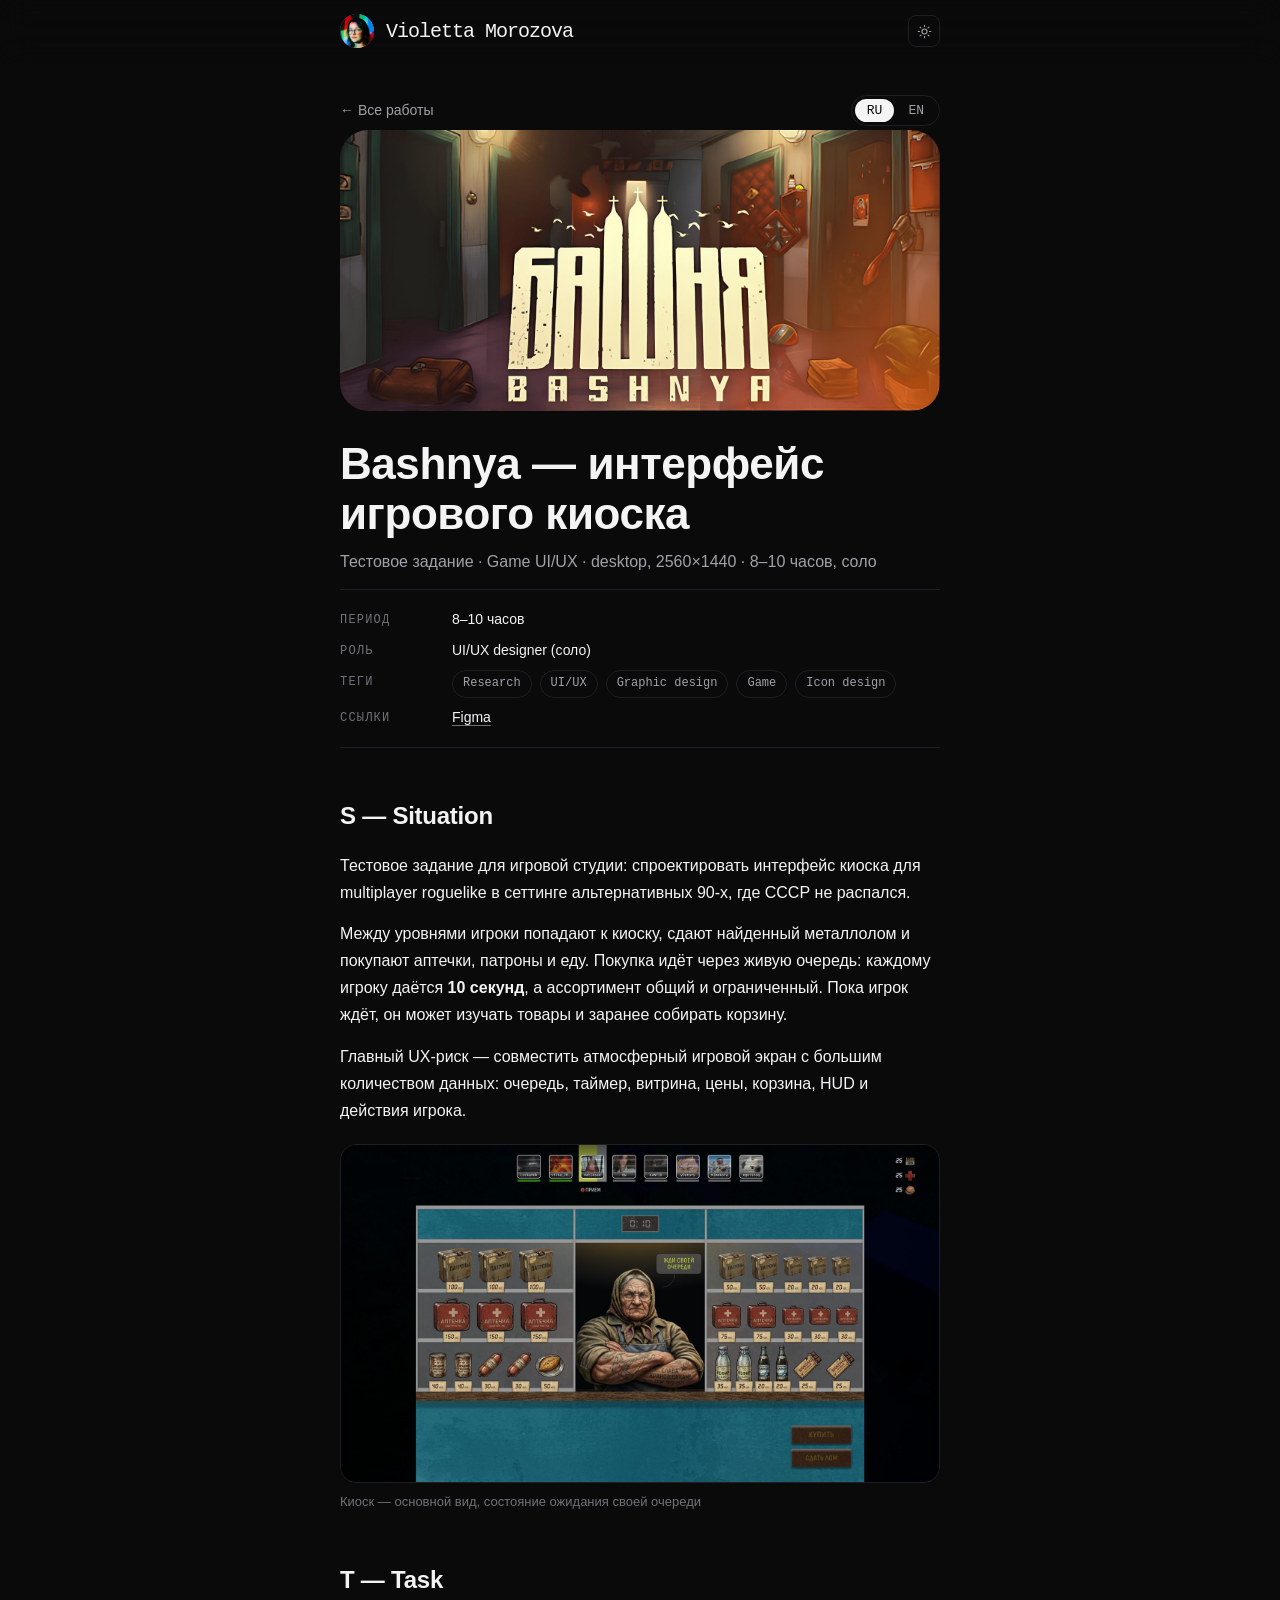
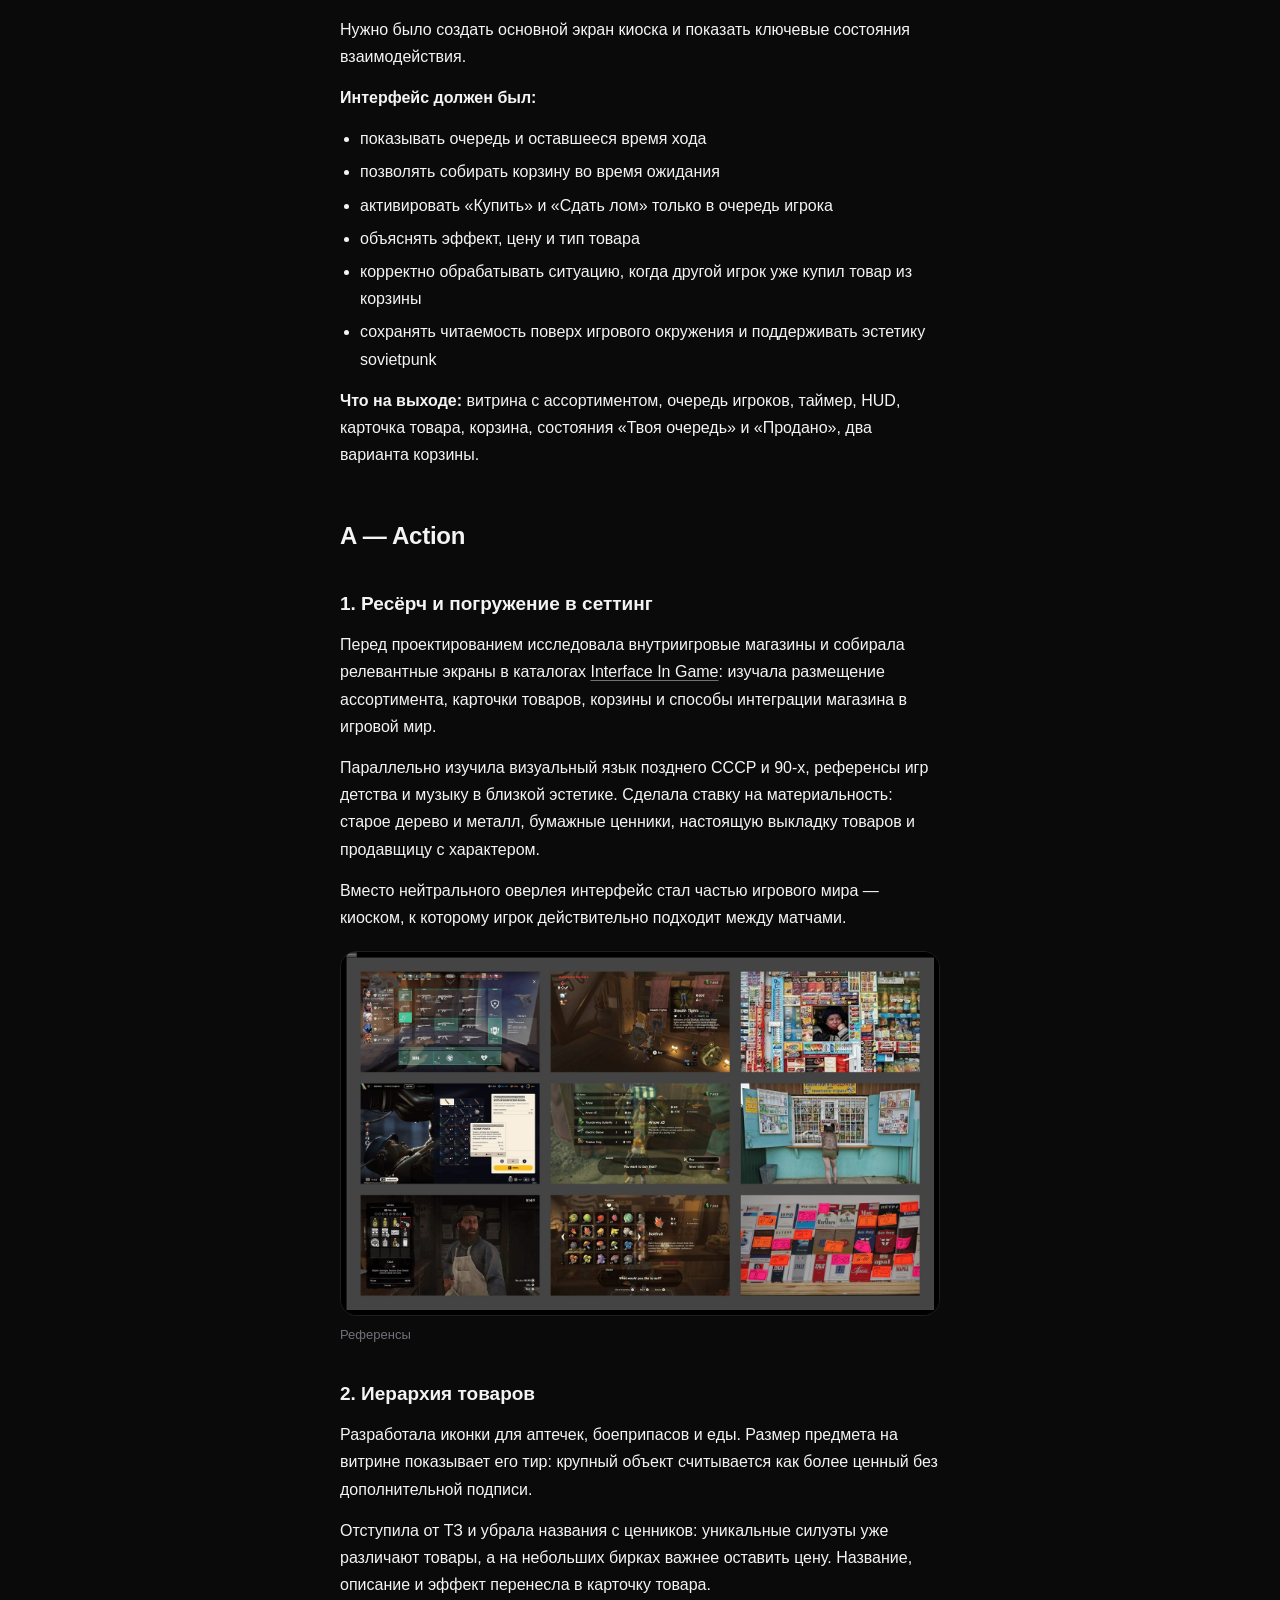
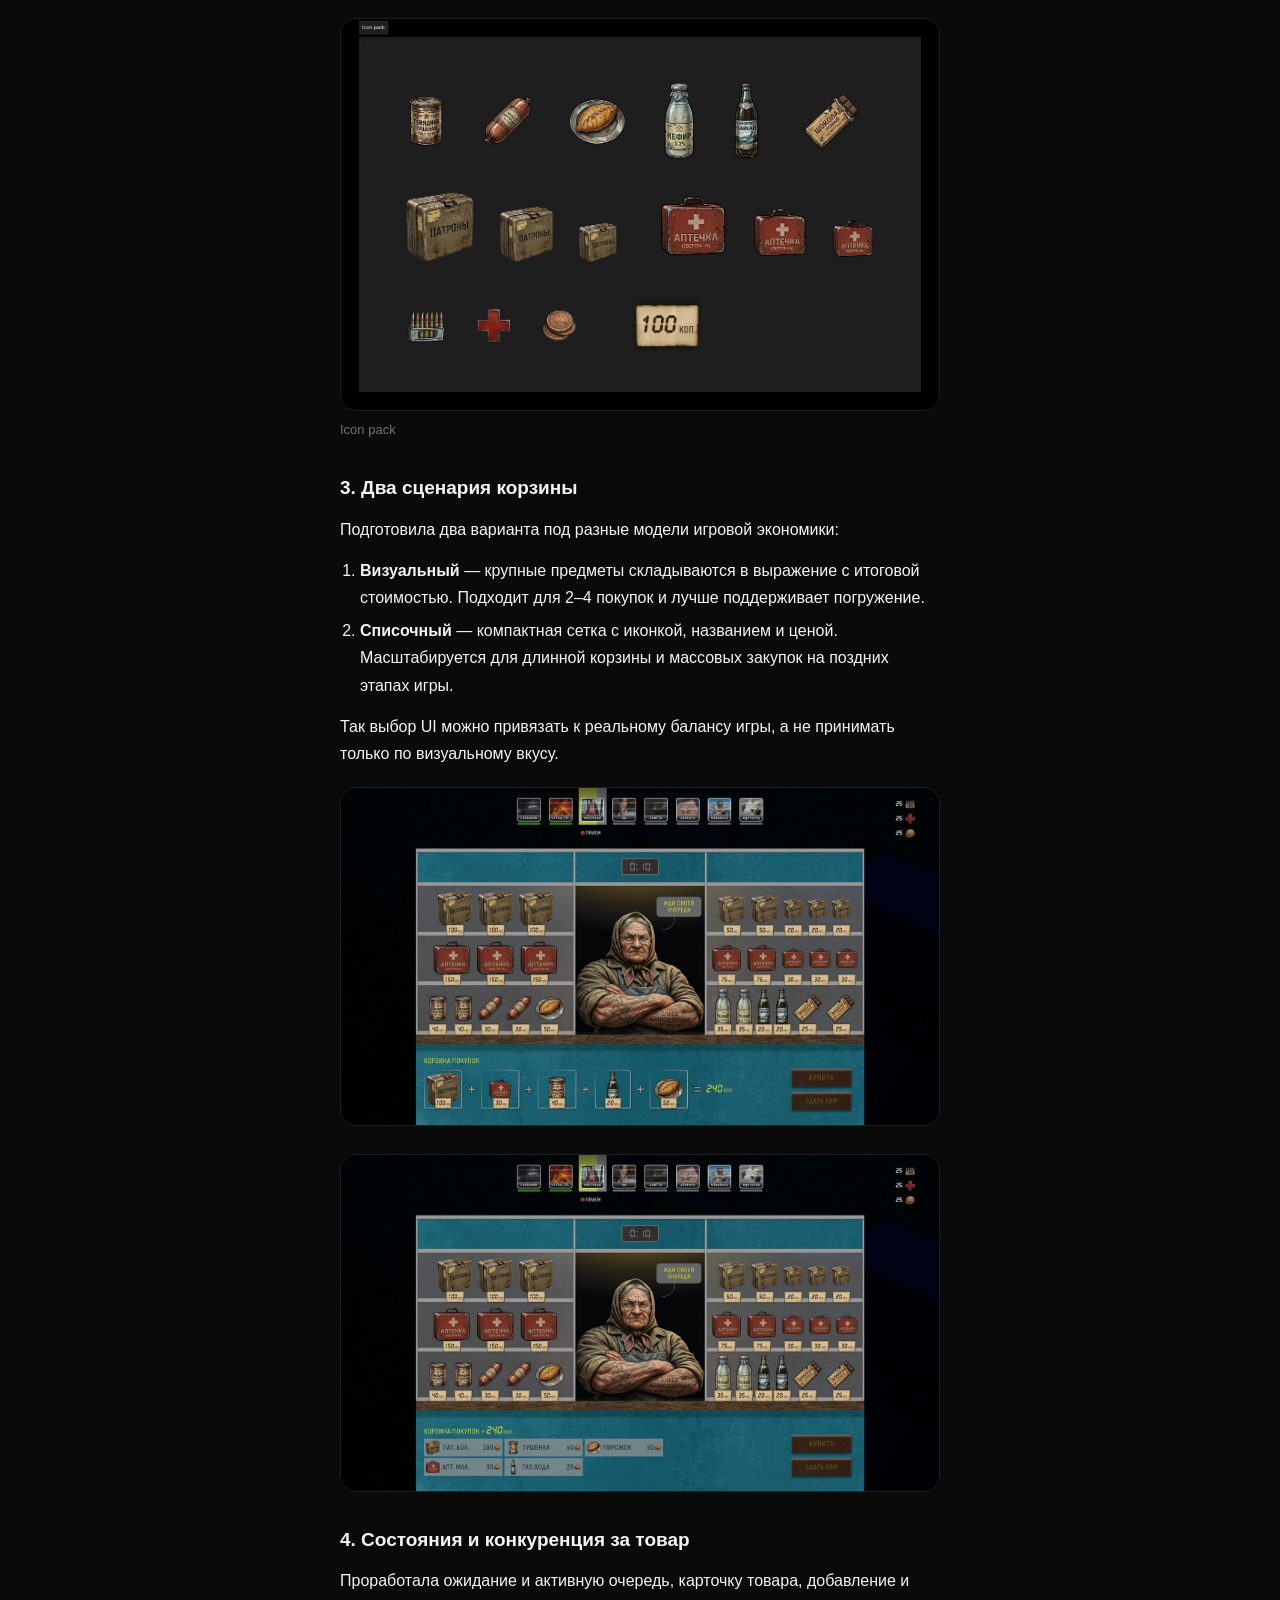
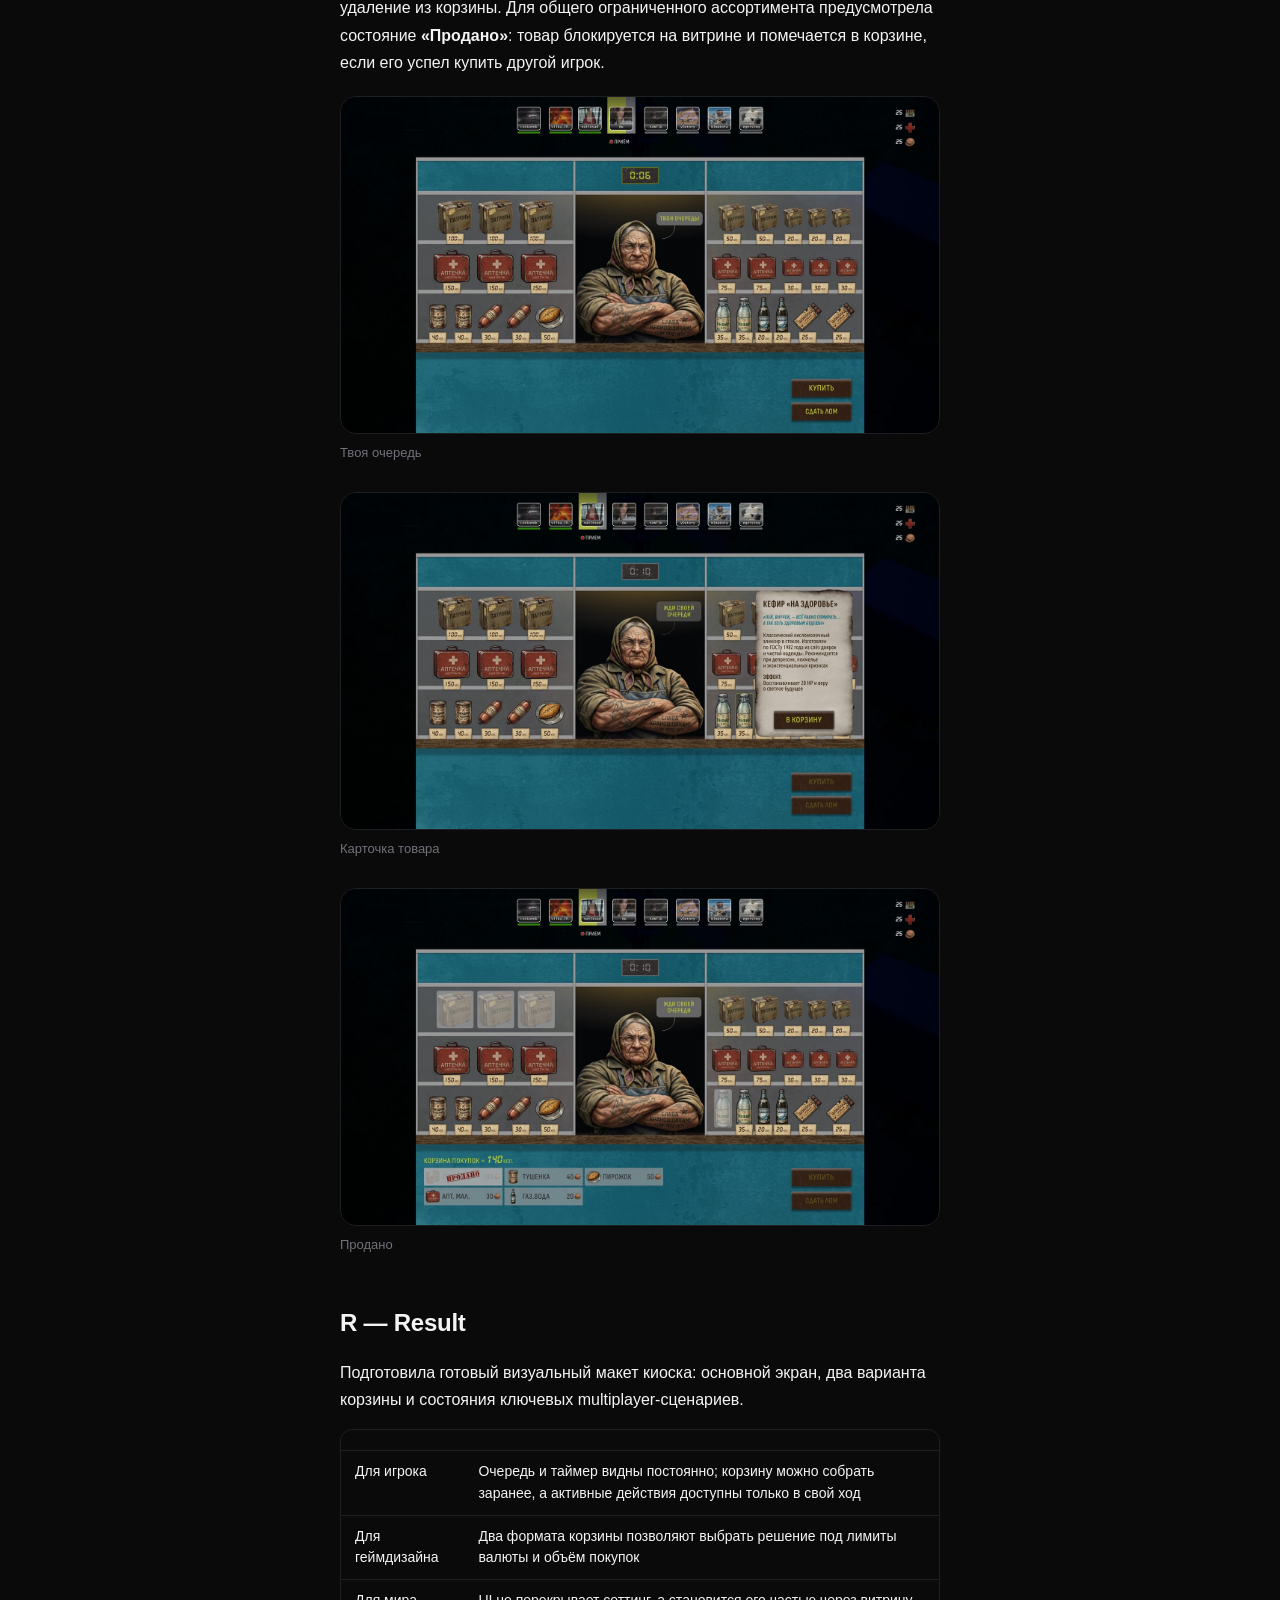
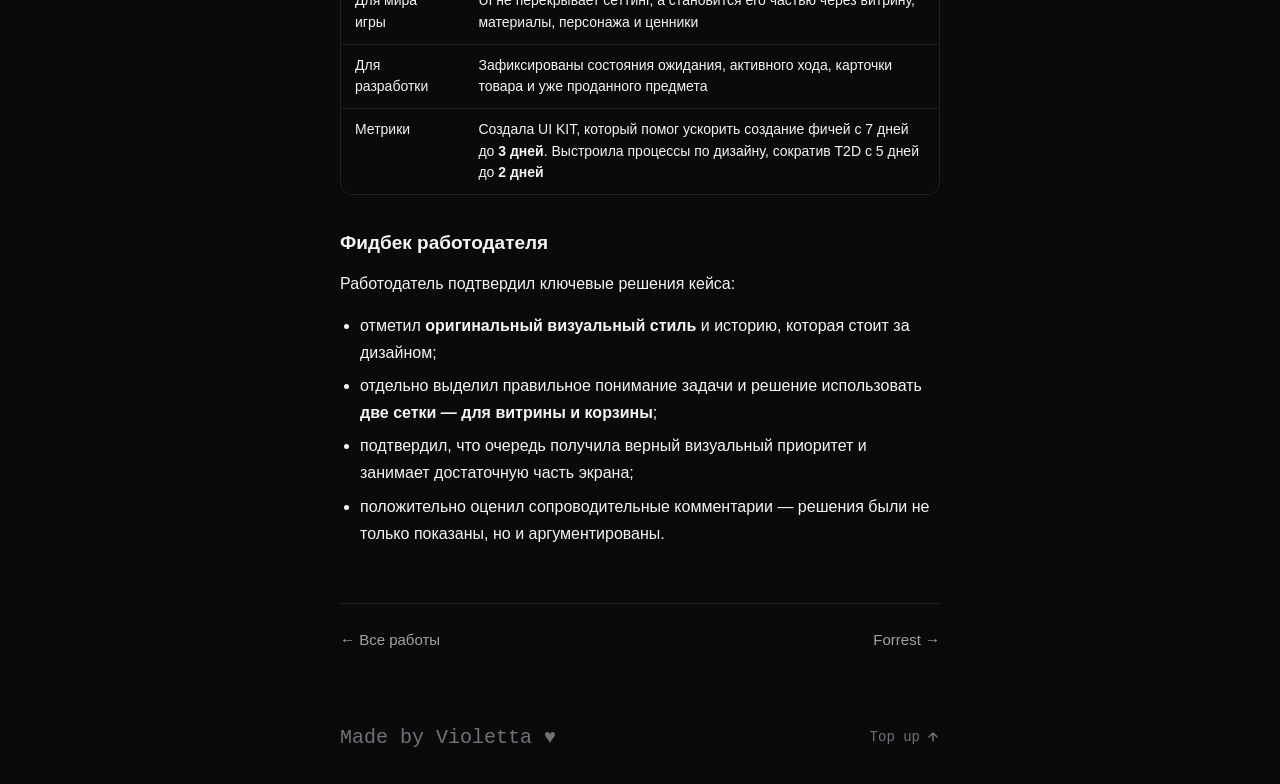
==== cases/bashnya.html @ 5c0c4047 "Case pages from Notion: 6 bilingual pages, card links" ====
<!DOCTYPE html>
<html lang="ru" data-theme="dark">
<head>
<meta charset="UTF-8">
<meta name="viewport" content="width=device-width, initial-scale=1.0">
<title>Bashnya — интерфейс игрового киоска — Violetta Morozova</title>
<meta name="description" content="Bashnya: интерфейс киоска для multiplayer roguelike в сеттинге альтернативных 90-х. Тестовое задание, Game UI/UX.">
<link rel="icon" type="image/png" href="../favicon.png">
<link href="https://fonts.cdnfonts.com/css/sf-pro-display" rel="stylesheet">
<link href="https://fonts.cdnfonts.com/css/sabir-mono" rel="stylesheet">
<link rel="stylesheet" href="../styles.css">
</head>
<body data-lang="ru">
<header class="topbar">
  <div class="topbar-inner">
    <a class="brand" href="../index.html#top">
      <span class="avatar" aria-hidden="true"><img src="../avatar.png" alt="" onerror="this.remove()">VM</span>
      <span class="brand-name">Violetta Morozova</span>
    </a>
    <button class="icon-btn" id="themeToggle" aria-label="Toggle theme">
      <svg id="iconSun" width="18" height="18" viewBox="0 0 24 24" fill="none" stroke="currentColor" stroke-width="1.8" stroke-linecap="round"><circle cx="12" cy="12" r="4"/><path d="M12 2v2M12 20v2M4.9 4.9l1.4 1.4M17.7 17.7l1.4 1.4M2 12h2M20 12h2M4.9 19.1l1.4-1.4M17.7 6.3l1.4-1.4"/></svg>
      <svg id="iconMoon" width="18" height="18" viewBox="0 0 24 24" fill="none" stroke="currentColor" stroke-width="1.8" stroke-linecap="round" style="display:none"><path d="M21 12.8A9 9 0 1 1 11.2 3 7 7 0 0 0 21 12.8z"/></svg>
    </button>
  </div>
</header>
<main class="narrow case" id="top">
  <div class="case-hero">
    <div class="case-hero-top">
      <a class="back-link" href="../index.html#work">← <span class="lru">Все работы</span><span class="len">All work</span></a>
      <div class="lang-toggle" id="langToggle"><button data-lang="ru" class="on">RU</button><button data-lang="en">EN</button></div>
    </div>
    <img class="case-cover" src="img/bashnya-cover.jpg" alt="Bashnya — game kiosk">
    <h1 class="case-title"><span class="lru">Bashnya — интерфейс игрового киоска</span><span class="len">Bashnya — game kiosk interface</span></h1>
    <p class="case-sub"><span class="lru">Тестовое задание · Game UI/UX · desktop, 2560×1440 · 8–10 часов, соло</span><span class="len">Test task · Game UI/UX · desktop, 2560×1440 · 8–10 hours, solo</span></p>
    <div class="case-meta">
      <div class="mrow"><span class="mkey"><span class="lru">Период</span><span class="len">Period</span></span><span class="mval"><span class="lru">8–10 часов</span><span class="len">8–10 hours</span></span></div>
      <div class="mrow"><span class="mkey"><span class="lru">Роль</span><span class="len">Role</span></span><span class="mval"><span class="lru">UI/UX designer (соло)</span><span class="len">UI/UX designer (solo)</span></span></div>
      <div class="mrow"><span class="mkey"><span class="lru">Теги</span><span class="len">Tags</span></span><span class="mval tags"><span class="tag">Research</span><span class="tag">UI/UX</span><span class="tag">Graphic design</span><span class="tag">Game</span><span class="tag">Icon design</span></span></div>
      <div class="mrow"><span class="mkey"><span class="lru">Ссылки</span><span class="len">Links</span></span><span class="mval"><a href="https://www.figma.com/design/ULBnbbmI8N0vauxwsdjJPN/%D0%91%D0%B0%D1%88%D0%BD%D1%8F?node-id=0-1" target="_blank" rel="noopener">Figma</a></span></div>
    </div>
  </div>

  <h2><span class="lru">S — Situation</span><span class="len">S — Situation</span></h2>
  <div class="lru"><p>Тестовое задание для игровой студии: спроектировать интерфейс киоска для multiplayer roguelike в сеттинге альтернативных 90-х, где СССР не распался.</p><p>Между уровнями игроки попадают к киоску, сдают найденный металлолом и покупают аптечки, патроны и еду. Покупка идёт через живую очередь: каждому игроку даётся <b>10 секунд</b>, а ассортимент общий и ограниченный. Пока игрок ждёт, он может изучать товары и заранее собирать корзину.</p><p>Главный UX-риск — совместить атмосферный игровой экран с большим количеством данных: очередь, таймер, витрина, цены, корзина, HUD и действия игрока.</p></div>
  <div class="len"><p>A test task for a game studio: design a kiosk interface for a multiplayer roguelike set in an alternate 90s where the USSR never fell.</p><p>Between levels, players visit the kiosk to trade scrap metal and buy medkits, ammo and food. Purchases run through a live queue: each player gets <b>10 seconds</b>, stock is shared and limited. While waiting, players can browse goods and pre-build their cart.</p><p>The main UX risk — fitting an atmospheric game screen with dense data: queue, timer, showcase, prices, cart, HUD and player actions.</p></div>
  <figure class="case-fig"><img src="img/bashnya-01.jpg" alt="Киоск — ожидание очереди"><figcaption><span class="lru">Киоск — основной вид, состояние ожидания своей очереди</span><span class="len">Kiosk — main view, waiting for your turn</span></figcaption></figure>

  <h2><span class="lru">T — Task</span><span class="len">T — Task</span></h2>
  <div class="lru">
    <p>Нужно было создать основной экран киоска и показать ключевые состояния взаимодействия.</p>
    <p><b>Интерфейс должен был:</b></p>
    <ul>
      <li>показывать очередь и оставшееся время хода</li>
      <li>позволять собирать корзину во время ожидания</li>
      <li>активировать «Купить» и «Сдать лом» только в очередь игрока</li>
      <li>объяснять эффект, цену и тип товара</li>
      <li>корректно обрабатывать ситуацию, когда другой игрок уже купил товар из корзины</li>
      <li>сохранять читаемость поверх игрового окружения и поддерживать эстетику sovietpunk</li>
    </ul>
    <p><b>Что на выходе:</b> витрина с ассортиментом, очередь игроков, таймер, HUD, карточка товара, корзина, состояния «Твоя очередь» и «Продано», два варианта корзины.</p>
  </div>
  <div class="len">
    <p>Create the kiosk's main screen and show the key interaction states.</p>
    <p><b>The interface had to:</b></p>
    <ul>
      <li>show the queue and remaining turn time</li>
      <li>let players build the cart while waiting</li>
      <li>enable “Buy” and “Sell scrap” only on the player's turn</li>
      <li>explain each item's effect, price and type</li>
      <li>handle the case where another player already bought an item from your cart</li>
      <li>stay readable over the game scene and keep the sovietpunk aesthetic</li>
    </ul>
    <p><b>Deliverables:</b> assortment showcase, player queue, timer, HUD, item card, cart, “Your turn” and “Sold” states, two cart variants.</p>
  </div>

  <h2><span class="lru">A — Action</span><span class="len">A — Action</span></h2>
  <h3><span class="lru">1. Ресёрч и погружение в сеттинг</span><span class="len">1. Research and setting immersion</span></h3>
  <div class="lru"><p>Перед проектированием исследовала внутриигровые магазины и собирала релевантные экраны в каталогах <a href="https://interfaceingame.com/" target="_blank" rel="noopener">Interface In Game</a>: изучала размещение ассортимента, карточки товаров, корзины и способы интеграции магазина в игровой мир.</p><p>Параллельно изучила визуальный язык позднего СССР и 90-х, референсы игр детства и музыку в близкой эстетике. Сделала ставку на материальность: старое дерево и металл, бумажные ценники, настоящую выкладку товаров и продавщицу с характером.</p><p>Вместо нейтрального оверлея интерфейс стал частью игрового мира — киоском, к которому игрок действительно подходит между матчами.</p></div>
  <div class="len"><p>Before designing, I researched in-game shops and collected relevant screens from <a href="https://interfaceingame.com/" target="_blank" rel="noopener">Interface In Game</a>: assortment layouts, item cards, carts and ways to embed a shop into the game world.</p><p>In parallel I studied the visual language of the late USSR and the 90s, childhood game references and music in a close aesthetic. I bet on materiality: old wood and metal, paper price tags, real product display and a shopkeeper with character.</p><p>Instead of a neutral overlay, the interface became part of the game world — a kiosk the player genuinely walks up to between matches.</p></div>
  <figure class="case-fig"><img src="img/bashnya-02.jpg" alt="Референсы"><figcaption><span class="lru">Референсы</span><span class="len">References</span></figcaption></figure>
  <h3><span class="lru">2. Иерархия товаров</span><span class="len">2. Item hierarchy</span></h3>
  <div class="lru"><p>Разработала иконки для аптечек, боеприпасов и еды. Размер предмета на витрине показывает его тир: крупный объект считывается как более ценный без дополнительной подписи.</p><p>Отступила от ТЗ и убрала названия с ценников: уникальные силуэты уже различают товары, а на небольших бирках важнее оставить цену. Название, описание и эффект перенесла в карточку товара.</p></div>
  <div class="len"><p>Designed icons for medkits, ammo and food. Item size on the showcase signals its tier: a large object reads as more valuable with no extra label.</p><p>I deviated from the brief and removed names from price tags: unique silhouettes already distinguish items, and on small tags price matters more. Name, description and effect moved into the item card.</p></div>
  <figure class="case-fig"><img src="img/bashnya-03.jpg" alt="Icon pack"><figcaption>Icon pack</figcaption></figure>
  <h3><span class="lru">3. Два сценария корзины</span><span class="len">3. Two cart scenarios</span></h3>
  <div class="lru"><p>Подготовила два варианта под разные модели игровой экономики:</p><ol><li><b>Визуальный</b> — крупные предметы складываются в выражение с итоговой стоимостью. Подходит для 2–4 покупок и лучше поддерживает погружение.</li><li><b>Списочный</b> — компактная сетка с иконкой, названием и ценой. Масштабируется для длинной корзины и массовых закупок на поздних этапах игры.</li></ol><p>Так выбор UI можно привязать к реальному балансу игры, а не принимать только по визуальному вкусу.</p></div>
  <div class="len"><p>Prepared two variants for different game-economy models:</p><ol><li><b>Visual</b> — large items compose an expression with the total cost. Fits 2–4 purchases and supports immersion better.</li><li><b>List</b> — compact grid with icon, name and price. Scales for long carts and bulk late-game shopping.</li></ol><p>This way the UI choice can follow the real game balance, not just visual taste.</p></div>
  <figure class="case-fig"><img src="img/bashnya-04.jpg" alt="Корзина, вариант 1"></figure>
  <figure class="case-fig"><img src="img/bashnya-05.jpg" alt="Корзина, вариант 2"></figure>
  <h3><span class="lru">4. Состояния и конкуренция за товар</span><span class="len">4. States and item contention</span></h3>
  <div class="lru"><p>Проработала ожидание и активную очередь, карточку товара, добавление и удаление из корзины. Для общего ограниченного ассортимента предусмотрела состояние <b>«Продано»</b>: товар блокируется на витрине и помечается в корзине, если его успел купить другой игрок.</p></div>
  <div class="len"><p>Designed waiting and active queue, item card, add/remove from cart. For the shared limited stock, added a <b>“Sold”</b> state: the item locks on the showcase and gets flagged in the cart if another player bought it first.</p></div>
  <figure class="case-fig"><img src="img/bashnya-06.jpg" alt="Твоя очередь"><figcaption><span class="lru">Твоя очередь</span><span class="len">Your turn</span></figcaption></figure>
  <figure class="case-fig"><img src="img/bashnya-07.jpg" alt="Карточка товара"><figcaption><span class="lru">Карточка товара</span><span class="len">Item card</span></figcaption></figure>
  <figure class="case-fig"><img src="img/bashnya-08.jpg" alt="Продано"><figcaption><span class="lru">Продано</span><span class="len">Sold</span></figcaption></figure>

  <h2><span class="lru">R — Result</span><span class="len">R — Result</span></h2>
  <div class="lru">
    <p>Подготовила готовый визуальный макет киоска: основной экран, два варианта корзины и состояния ключевых multiplayer-сценариев.</p>
    <div class="tbl-wrap"><table class="case-table">
      <tr><th></th><th></th></tr>
      <tr><td>Для игрока</td><td>Очередь и таймер видны постоянно; корзину можно собрать заранее, а активные действия доступны только в свой ход</td></tr>
      <tr><td>Для геймдизайна</td><td>Два формата корзины позволяют выбрать решение под лимиты валюты и объём покупок</td></tr>
      <tr><td>Для мира игры</td><td>UI не перекрывает сеттинг, а становится его частью через витрину, материалы, персонажа и ценники</td></tr>
      <tr><td>Для разработки</td><td>Зафиксированы состояния ожидания, активного хода, карточки товара и уже проданного предмета</td></tr>
      <tr><td>Метрики</td><td>Создала UI KIT, который помог ускорить создание фичей с 7 дней до <b>3 дней</b>. Выстроила процессы по дизайну, сократив T2D с 5 дней до <b>2 дней</b></td></tr>
    </table></div>
    <h3>Фидбек работодателя</h3>
    <p>Работодатель подтвердил ключевые решения кейса:</p>
    <ul>
      <li>отметил <b>оригинальный визуальный стиль</b> и историю, которая стоит за дизайном;</li>
      <li>отдельно выделил правильное понимание задачи и решение использовать <b>две сетки — для витрины и корзины</b>;</li>
      <li>подтвердил, что очередь получила верный визуальный приоритет и занимает достаточную часть экрана;</li>
      <li>положительно оценил сопроводительные комментарии — решения были не только показаны, но и аргументированы.</li>
    </ul>
  </div>
  <div class="len">
    <p>Delivered a finished visual kiosk mockup: main screen, two cart variants and states for the key multiplayer scenarios.</p>
    <div class="tbl-wrap"><table class="case-table">
      <tr><th></th><th></th></tr>
      <tr><td>For players</td><td>Queue and timer always visible; cart can be pre-built, active actions only on your turn</td></tr>
      <tr><td>For game design</td><td>Two cart formats let the team pick per currency limits and purchase volume</td></tr>
      <tr><td>For the game world</td><td>UI doesn't cover the setting — it becomes part of it via showcase, materials, character and price tags</td></tr>
      <tr><td>For developers</td><td>Locked states: waiting, active turn, item card, sold item</td></tr>
      <tr><td>Metrics</td><td>Built a UI kit that sped feature delivery from 7 days to <b>3 days</b>. Streamlined design processes, cutting T2D from 5 days to <b>2 days</b></td></tr>
    </table></div>
    <h3>Employer feedback</h3>
    <p>The employer confirmed the case's key decisions:</p>
    <ul>
      <li>praised the <b>original visual style</b> and the story behind the design;</li>
      <li>singled out the correct grasp of the task and the decision to use <b>two grids — showcase and cart</b>;</li>
      <li>confirmed the queue got the right visual priority and enough screen space;</li>
      <li>valued the accompanying rationale — decisions were not just shown but argued.</li>
    </ul>
  </div>

  <nav class="case-nav">
    <a href="../index.html#work">← <span class="lru">Все работы</span><span class="len">All work</span></a>
    <a href="forrest.html">Forrest →</a>
  </nav>
  <footer class="footer">
    <span class="made">Made by Violetta ♥</span>
    <a href="#top" class="to-top visible" style="position:static;transform:none;margin:0;opacity:1;pointer-events:auto;"><span>Top up</span><svg width="14" height="14" viewBox="0 0 24 24" fill="none" stroke="currentColor" stroke-width="2.5" stroke-linecap="round" stroke-linejoin="round" aria-hidden="true"><path d="M12 19V5M5 12l7-7 7 7"/></svg></a>
  </footer>
</main>
<script src="../script.js"></script>
</body>
</html>
---- styles.css ----
:root{
  --bg:#0a0a0b; --panel:#131316; --text:#f4f4f5; --muted:#a1a1aa; --faint:#71717a;
  --line:#1f1f23; --card:#f4f4f5; --card-text:#52525b; --accent:#e4e4e7;
  --mono:'Sabir Mono',ui-monospace,Menlo,monospace; --sans:-apple-system,BlinkMacSystemFont,'SF Pro Display','SF Pro Text','Segoe UI',Roboto,'Helvetica Neue',Arial,sans-serif;
}
[data-theme="light"]{ --bg:#fafafa; --panel:#fff; --text:#111113; --muted:#52525b; --faint:#a1a1aa; --line:#e7e7ea; --card:#111113; --card-text:#a1a1aa; }
*{box-sizing:border-box;margin:0;padding:0}
html{scroll-behavior:smooth}
body{background:var(--bg);color:var(--text);font-family:var(--sans);font-size:16px;line-height:1.65;-webkit-font-smoothing:antialiased;transition:background .3s,color .3s}
a{color:inherit;text-decoration:underline;text-underline-offset:3px;text-decoration-color:var(--faint)}
a:hover{text-decoration-color:var(--text)}
.topbar{position:sticky;top:0;z-index:50;background:color-mix(in srgb,var(--bg) 70%,transparent);backdrop-filter:blur(16px);-webkit-backdrop-filter:blur(16px);border-bottom:1px solid transparent}
.topbar-inner{max-width:640px;margin:0 auto;padding:14px 20px;display:flex;align-items:center;justify-content:space-between}
.brand{display:flex;align-items:center;gap:12px;text-decoration:none}
.avatar{position:relative;width:34px;height:34px;border-radius:50%;display:grid;place-items:center;overflow:hidden;font-family:var(--mono);font-size:20px;font-weight:500;color:#fff;background:linear-gradient(135deg,#8b5cf6,#ec4899)}
.avatar img{position:absolute;inset:0;width:100%;height:100%;object-fit:cover}
.brand-name{font-family:var(--mono);font-size:20px;letter-spacing:-1px;text-decoration:none}

main{padding-bottom:110px}
.narrow{max-width:640px;margin:0 auto;padding:0 20px}
.wide{max-width:920px;margin:0 auto;padding:0 20px}
.hero{padding-top:56px;padding-bottom:20px}
.hero-text{font-size:16px;line-height:1.7;margin-bottom:22px;color:var(--text)}
.hero-title{font-size:16px;line-height:1.7;font-weight:600;margin-bottom:22px;color:var(--text)}
.hero-text.contacts{color:var(--muted)}
.cols{display:grid;grid-template-columns:150px 1fr;gap:24px;padding-top:44px}
.label{font-family:var(--mono);font-size:20px;letter-spacing:.14em;text-transform:uppercase;color:var(--faint);padding-top:2px}
.rows{display:flex;flex-direction:column}
.row{display:flex;justify-content:space-between;gap:16px;padding:14px 0;border-bottom:1px solid var(--line);text-decoration:none}
.row-main{display:flex;flex-direction:column;gap:2px;min-width:0}
.row-title{font-size:15px;font-weight:500}
a.row:hover .row-title{text-decoration:underline;text-underline-offset:3px}
.row-sub{font-size:15px;color:var(--muted)}
.row-sub b{color:var(--text);font-weight:600}
.row-meta{display:flex;align-items:flex-start;gap:10px;flex-shrink:0}
.row-date{font-family:var(--mono);font-size:16px;line-height:20px;color:var(--faint);white-space:nowrap}
.badge{position:relative;width:22px;height:22px;height:22px;padding:0;border-radius:6px;overflow:hidden;display:inline-grid;place-items:center;background:var(--b,#71717a)}
.badge img{inset:0;width:80%;object-fit:cover}
.skills .row{padding:10px 0}
.experience .row:first-child{padding-top:10px}
/* Work cards — Figma: wide light rounded containers */
.work{display:flex;flex-direction:column;gap:56px;padding-top:64px}
.card{animation:rise .7s ease both}
.shot{position:relative;background:var(--card);border-radius:28px;overflow:hidden;cursor:zoom-in}
.shot:has(.shot-img){padding:0;display:block}
.shot:not(:has(.shot-img)){padding:clamp(20px,5vw,72px);display:grid;place-items:center;cursor:default}
.shot-img{width:100%;height:auto;display:block;border-radius:inherit;transform:scale(1);transform-origin:center bottom;transition:transform 600ms cubic-bezier(0.2,0.7,0.2,1)}
.shot:has(.shot-img) .mock{display:none}
@media(hover:hover) and (pointer:fine){.shot:has(.shot-img):hover .shot-img{transform:scale(1.03)}}
.shot:has(.shot-img):active .shot-img{transform:scale(.99)}
.caption{max-width:640px;margin:20px auto 0;padding: 0 20px;text-align:left}
.caption-title{font-size:17px;font-weight:500;color:var(--text);margin-bottom:6px}
.caption-text{font-size:15px;line-height:1.65;color:var(--muted)}
.caption-text b{color:var(--text);font-weight:600}
.case-link{display:inline-block;margin-top:10px;font-size:14px;font-weight:500}
.nowrap{white-space:nowrap}
/* CSS mockups (swap with real <img> exports from Figma) */
.mock{width:min(560px,100%);border-radius:14px;background:#fff;box-shadow:0 24px 60px rgba(0,0,0,.18);overflow:hidden;border:1px solid rgba(0,0,0,.08)}
.mock.browser .mock-bar{display:flex;gap:6px;padding:10px 12px;background:#ececee}
.mock.browser .mock-bar i{width:9px;height:9px;border-radius:50%;background:#c4c4c9;display:block}
.mock-grid{display:grid;grid-template-columns:repeat(3,1fr);gap:12px;padding:18px}
.mock-grid span{height:74px;border-radius:10px;background:#e9e9ee;display:block}
.mock-grid span.accent{background:linear-gradient(135deg,#fb923c,#f43f5e)}
.mock-hero{margin:0 18px;height:120px;border-radius:12px;background:linear-gradient(135deg,#1e293b,#4c1d95 60%,#be185d)}
.mock-hero span{display:block}
.mock-table{display:grid;grid-template-columns:repeat(2,1fr);gap:10px;padding:18px}
.mock-table span{height:34px;border-radius:8px;background:#e9e9ee}
.mock.phone{width:210px;border-radius:32px;background:#fff;padding:12px;border:1px solid rgba(0,0,0,.1)}
.mock-notch{width:80px;height:18px;border-radius:0 0 12px 12px;background:#111;margin:0 auto 12px}
.mock-lines{display:flex;flex-direction:column;gap:10px;padding:6px 4px 10px}
.mock-lines span{height:16px;border-radius:8px;background:#e9e9ee}
.mock-lines span.accent{background:linear-gradient(90deg,#3b82f6,#8b5cf6)}
.mock-lines .w60{width:60%}.mock-lines .w40{width:40%}
.mock-img{height:130px;border-radius:14px;background:linear-gradient(135deg,#7c2d12,#b45309 50%,#111)}
.mock.phone.dark{background:#17171a;border-color:#2a2a30}
.mock.phone.dark .mock-lines span{background:#2e2e35}
.shot-1{background:linear-gradient(180deg,#f4f4f5,#e9e9ee)}
.shot-2{background:linear-gradient(180deg,#f8fafc,#e2e8f0)}
.shot-3{background:linear-gradient(180deg,#0f172a,#1e1b4b)}
.shot-4{background:linear-gradient(180deg,#181310,#3b2a1a)}
.shot-5{background:linear-gradient(180deg,#f4f4f5,#dfe3ea)}
.footer{position:relative;display:flex;justify-content:space-between;align-items:center;padding-top:60px;padding-bottom:30px;font-family:var(--mono);font-size:20px;color:var(--faint)}
.to-top{position:absolute;left:100%;top:calc(50% + 15px);transform:translateY(-50%);margin-left:20px;display:inline-flex;align-items:center;gap:6px;white-space:nowrap;font-family:var(--mono);font-size:14px;line-height:1;color:var(--faint);text-decoration:none;opacity:0;pointer-events:none;transition:opacity .3s ease,color .2s ease}
.to-top.visible{opacity:1;pointer-events:auto}
.to-top:hover{color:var(--text);text-decoration:none}
.to-top svg{width:14px;height:14px}
@media(max-width:1100px){.to-top{display:none}}
.contact-block{padding-top:4px}
.contact-btns{display:flex;gap:12px;flex-wrap:wrap}
.contact-btn{display:inline-flex;align-items:center;gap:10px;padding:6px 16px;border:1px solid #f4f4f5;border-radius:999px;background:#f4f4f5;color:#111113;text-decoration:none;font-size:15px;font-weight:500;transition:background-color .2s ease,border-color .2s ease,transform .16s ease}
.contact-btn:hover{background:#fff;border-color:#fff;transform:translateY(-1px);text-decoration:none}
[data-theme="light"] .contact-btn{background:#111113;border-color:#111113;color:#fafafa}
[data-theme="light"] .contact-btn:hover{background:#000;border-color:#000;color:#fff}
.contact-btn:active{transform:scale(.97)}
.contact-btn svg{width:16px;height:16px;flex-shrink:0}
.contact-btn.li svg{width:18px;height:18px}
.foot-icons{display:flex;gap:8px}
.icon-btn{width:32px;height:32px;padding:0;border:1px solid var(--line);border-radius:8px;background:transparent;display:grid;place-items:center;color:var(--muted);cursor:pointer;text-decoration:none;font-family:inherit;transition:color .2s ease,border-color .2s ease,transform .16s ease}
.icon-btn:hover{color:var(--text);border-color:var(--faint);text-decoration:none}
.icon-btn:active{transform:scale(.95)}
.icon-btn svg{width:15px;height:15px}
.icon-btn.li svg{width:18px;height:18px}
/* Case pages */
.case-hero{margin-top:32px}
.case-cover{width:100%;height:auto;display:block;border-radius:28px}
.case-title{font-size:clamp(28px,5vw,44px);line-height:1.15;font-weight:600;letter-spacing:-.01em;margin:28px 0 8px}
.case-sub{font-size:16px;color:var(--muted);margin-bottom:20px}
.case-meta{display:flex;flex-direction:column;gap:8px;padding:18px 0;border-top:1px solid var(--line);border-bottom:1px solid var(--line);font-size:14px;margin-bottom:8px}
.case-meta .mrow{display:flex;gap:12px}
.case-meta .mkey{font-family:var(--mono);font-size:12px;letter-spacing:.1em;text-transform:uppercase;color:var(--faint);min-width:100px;flex-shrink:0;padding-top:3px}
.case-meta .mval{color:var(--text)}
.tags{display:flex;flex-wrap:wrap;gap:8px}
.tag{font-size:12px;font-family:var(--mono);padding:3px 10px;border:1px solid var(--line);border-radius:999px;color:var(--muted)}
.case-hero-top{display:flex;justify-content:space-between;align-items:center;gap:16px;margin-bottom:4px}
.back-link{font-size:14px;color:var(--muted);text-decoration:none}
.back-link:hover{color:var(--text)}
.lang-toggle{display:inline-flex;border:1px solid var(--line);border-radius:999px;padding:3px;gap:2px;flex-shrink:0}
.lang-toggle button{background:none;border:none;font-family:var(--mono);font-size:13px;color:var(--muted);padding:4px 12px;border-radius:999px;cursor:pointer}
.lang-toggle button.on{background:var(--text);color:var(--bg)}
.case h2{font-size:24px;font-weight:600;margin:48px 0 16px;letter-spacing:-.01em}
.case h3{font-size:19px;font-weight:600;margin:32px 0 12px}
.case h4{font-size:16px;font-weight:600;margin:24px 0 8px}
.case p{font-size:16px;line-height:1.7;margin-bottom:14px}
.case ul,.case ol{margin:0 0 14px 20px;font-size:16px;line-height:1.7}
.case li{margin-bottom:6px}
.case-fig{margin:20px 0 28px}
.case-fig img{width:100%;height:auto;display:block;border-radius:16px;border:1px solid var(--line)}
.case-fig figcaption{font-size:13px;color:var(--faint);margin-top:8px}
.tbl-wrap{overflow-x:auto;margin:16px 0 24px;border:1px solid var(--line);border-radius:12px}
.case-table{width:100%;border-collapse:collapse;font-size:14px;line-height:1.55}
.case-table th,.case-table td{text-align:left;padding:10px 14px;border-bottom:1px solid var(--line);vertical-align:top}
.case-table tr:last-child td{border-bottom:none}
.case-table th{font-family:var(--mono);font-size:12px;letter-spacing:.08em;text-transform:uppercase;color:var(--faint);font-weight:500}
.case-quote{border-left:3px solid var(--faint);padding-left:16px;margin:16px 0 20px;font-style:italic;color:var(--muted)}
.case-nav{display:flex;justify-content:space-between;gap:12px;margin:56px 0 8px;padding-top:24px;border-top:1px solid var(--line)}
.case-nav a{font-size:15px;text-decoration:none;color:var(--muted)}
.case-nav a:hover{color:var(--text)}
div.len{display:none}
body[data-lang="en"] div.lru{display:none}
body[data-lang="en"] div.len{display:block}
span.len{display:none}
body[data-lang="en"] span.lru{display:none}
body[data-lang="en"] span.len{display:inline}
@media(max-width:640px){.case h2{font-size:21px}.case-title{font-size:28px}}
/* Lightbox (like adrien.website) */
/* Lightbox (like adrien.website) */
.lightbox{position:fixed;inset:0;z-index:1000;display:flex;align-items:center;justify-content:center;visibility:hidden;pointer-events:none;transition:visibility 250ms step-end}
.lightbox.open{visibility:visible;pointer-events:auto;transition:none}
.lightbox-backdrop{position:absolute;inset:0;background:rgba(255,255,255,.82);-webkit-backdrop-filter:blur(20px);backdrop-filter:blur(20px);opacity:0;transition:opacity 250ms cubic-bezier(.16,1,.3,1)}
.lightbox.open .lightbox-backdrop{opacity:1;transition:opacity 300ms cubic-bezier(.16,1,.3,1)}
[data-theme="dark"] .lightbox-backdrop,[data-theme="dark"] body .lightbox-backdrop, body.dark .lightbox-backdrop{background:rgba(15,15,15,.85)}
html[data-theme="dark"] .lightbox-backdrop{background:rgba(15,15,15,.85)}
.lightbox-content{position:relative;width:min(1100px,94vw);max-height:94vh;z-index:1010;display:flex;flex-direction:column;align-items:center;opacity:0;transform:scale(.92);transition:opacity 250ms cubic-bezier(.16,1,.3,1),transform 250ms cubic-bezier(.16,1,.3,1)}
.lightbox.open .lightbox-content{opacity:1;transform:scale(1);transition:opacity 300ms cubic-bezier(.16,1,.3,1),transform 300ms cubic-bezier(.16,1,.3,1)}
.lightbox-img-wrapper{position:relative;width:100%;height:78vh;display:flex;align-items:center;justify-content:center}
.lightbox-img{max-width:100%;max-height:100%;border-radius:12px;object-fit:contain;cursor:zoom-out;box-shadow:0 20px 60px rgba(0,0,0,.2)}
.lightbox-arrow{position:absolute;top:50%;transform:translateY(-50%);width:40px;height:40px;border-radius:50%;border:none;background:rgba(20,20,23,.72);-webkit-backdrop-filter:blur(8px);backdrop-filter:blur(8px);color:#fff;display:grid;place-items:center;cursor:pointer;opacity:.9;transition:opacity .2s ease,transform .2s ease,background .2s ease}
.lightbox-arrow:hover{opacity:1;background:rgba(20,20,23,.9);transform:translateY(-50%) scale(1.05)}
.lightbox-arrow:active{transform:translateY(-50%) scale(.96)}
.lightbox-arrow.prev{left:12px}
.lightbox-arrow.next{right:12px}
.lightbox-arrow svg{width:18px;height:18px}
.lightbox-caption{font-size:14px;color:#111;margin:16px 0 0;text-align:center;max-width:640px;line-height:1.5}
html[data-theme="dark"] .lightbox-caption{color:#eee}
.lightbox-dots{display:flex;gap:8px;margin-top:20px;align-items:center}
.lightbox-dot{width:7px;height:7px;border-radius:50%;background:rgba(0,0,0,.15);cursor:pointer;transition:background .25s ease,transform .25s ease}
.lightbox-dot.active{background:rgba(0,0,0,.4);transform:scale(1.15)}
html[data-theme="dark"] .lightbox-dot{background:rgba(255,255,255,.25)}
html[data-theme="dark"] .lightbox-dot.active{background:rgba(255,255,255,.9)}
/* Floating dock nav (like adrien.website) */
.floating-dock{position:fixed;bottom:24px;left:50%;transform:translateX(-50%);z-index:900}
.floating-menu{position:relative;display:inline-flex;align-items:center;height:44px;padding:4px;border-radius:100px;background:rgba(20,20,23,.85);-webkit-backdrop-filter:blur(16px);backdrop-filter:blur(16px);border:1px solid var(--line);box-shadow:0 12px 30px rgba(0,0,0,.35);opacity:0;animation:fadeInUpItem 650ms ease forwards;animation-delay:450ms}
[data-theme="light"] .floating-menu{background:rgba(255,255,255,.9);box-shadow:0 12px 30px rgba(0,0,0,.12)}
.menu-indicator{position:absolute;top:4px;bottom:4px;left:0;width:0;border-radius:9999px;background:rgba(255,255,255,.09);opacity:0;transition:transform .3s cubic-bezier(.25,1,.5,1),width .3s cubic-bezier(.25,1,.5,1),opacity .18s ease;pointer-events:none}
[data-theme="light"] .menu-indicator{background:rgba(0,0,0,.07)}
.menu-item{position:relative;z-index:2;font-size:14px;font-weight:500;color:var(--muted);text-decoration:none;padding:8px 18px;border-radius:9999px;transition:color .2s ease,transform .16s ease}
.menu-item:hover,.menu-item.active{color:var(--text);text-decoration:none}
.menu-item:active{transform:scale(.96)}
@keyframes fadeInUpItem{from{opacity:0;transform:translateY(20px)}to{opacity:1;transform:translateY(0)}}
#about,#work{scroll-margin-top:80px}
@media(max-width:640px){.floating-dock{bottom:16px}}
@keyframes rise{from{opacity:0;transform:translateY(24px)}to{opacity:1;transform:none}}
.reveal{opacity:0;transform:translateY(24px);transition:opacity .6s ease,transform .6s ease}
.reveal.visible{opacity:1;transform:none}
@media(max-width:640px){
  .cols{grid-template-columns:1fr;gap:8px}
  .label{padding-top:0}
  .shot{border-radius:20px}
}
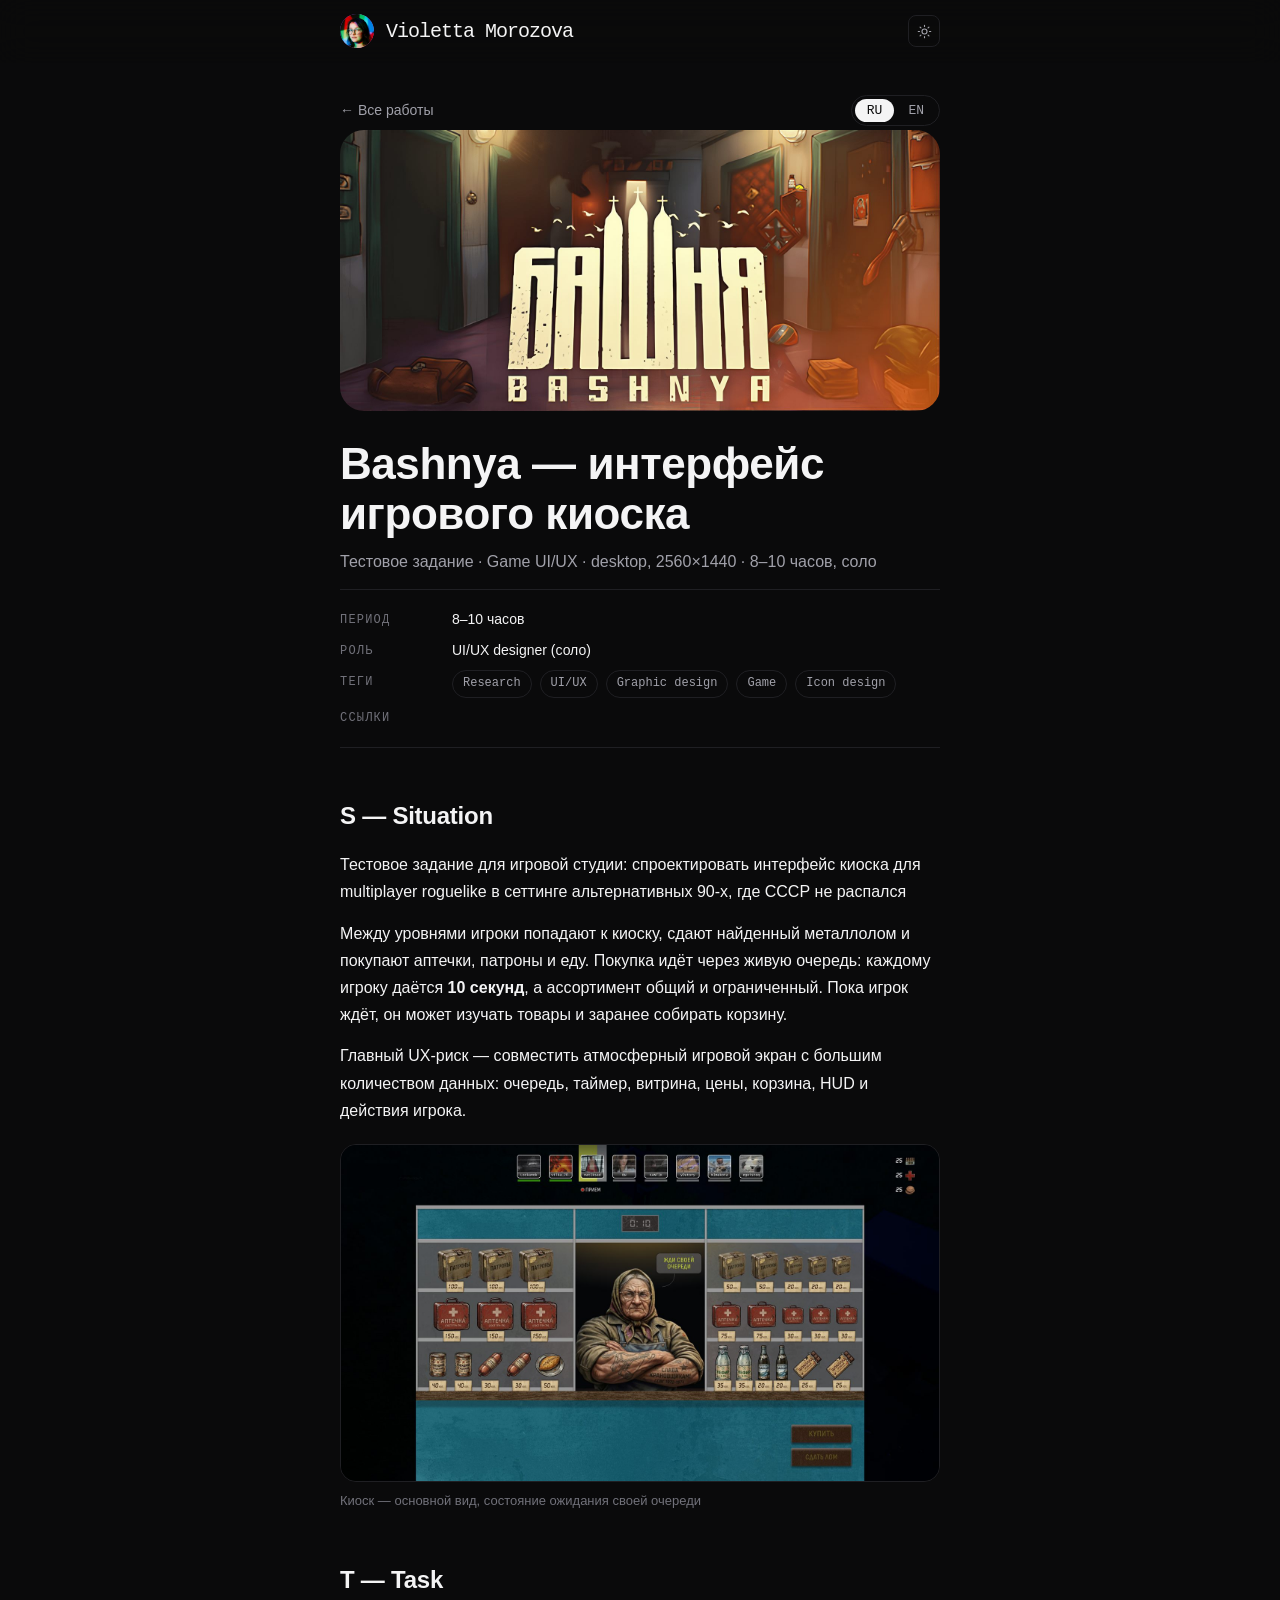
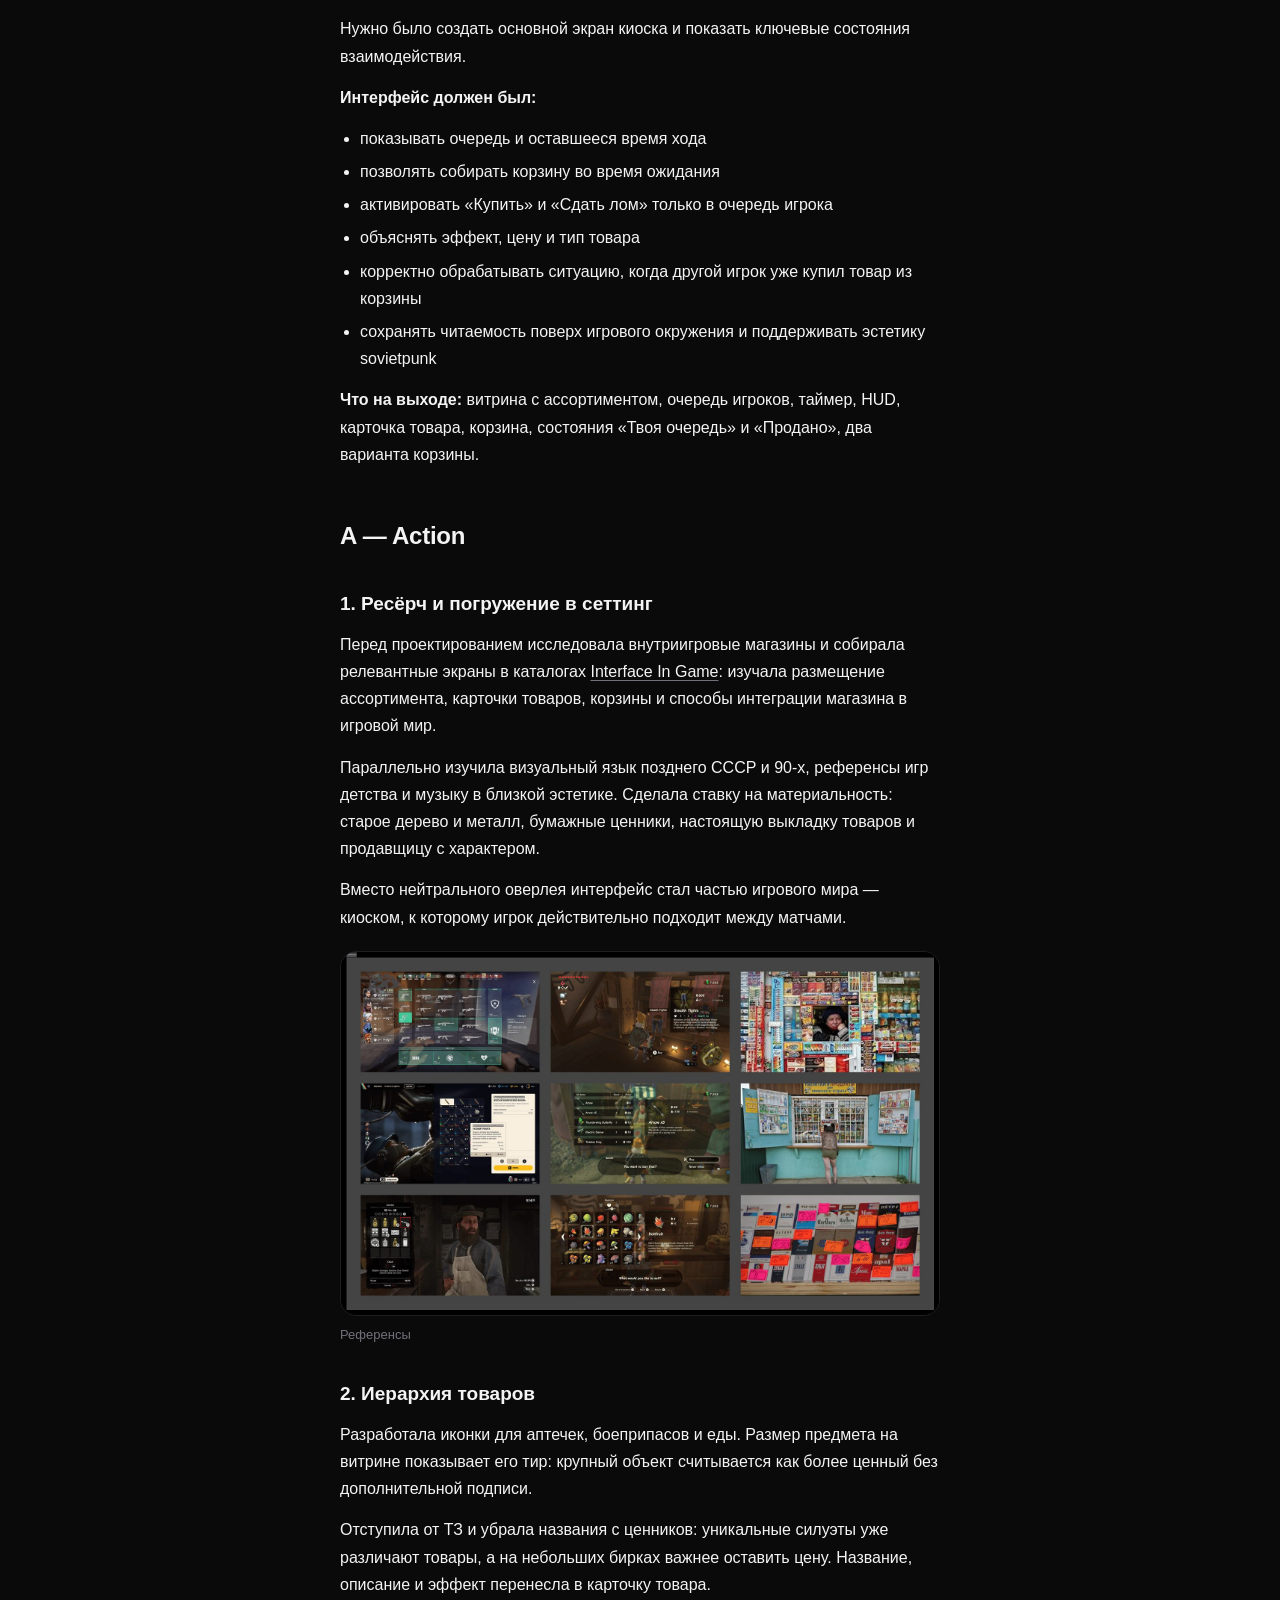
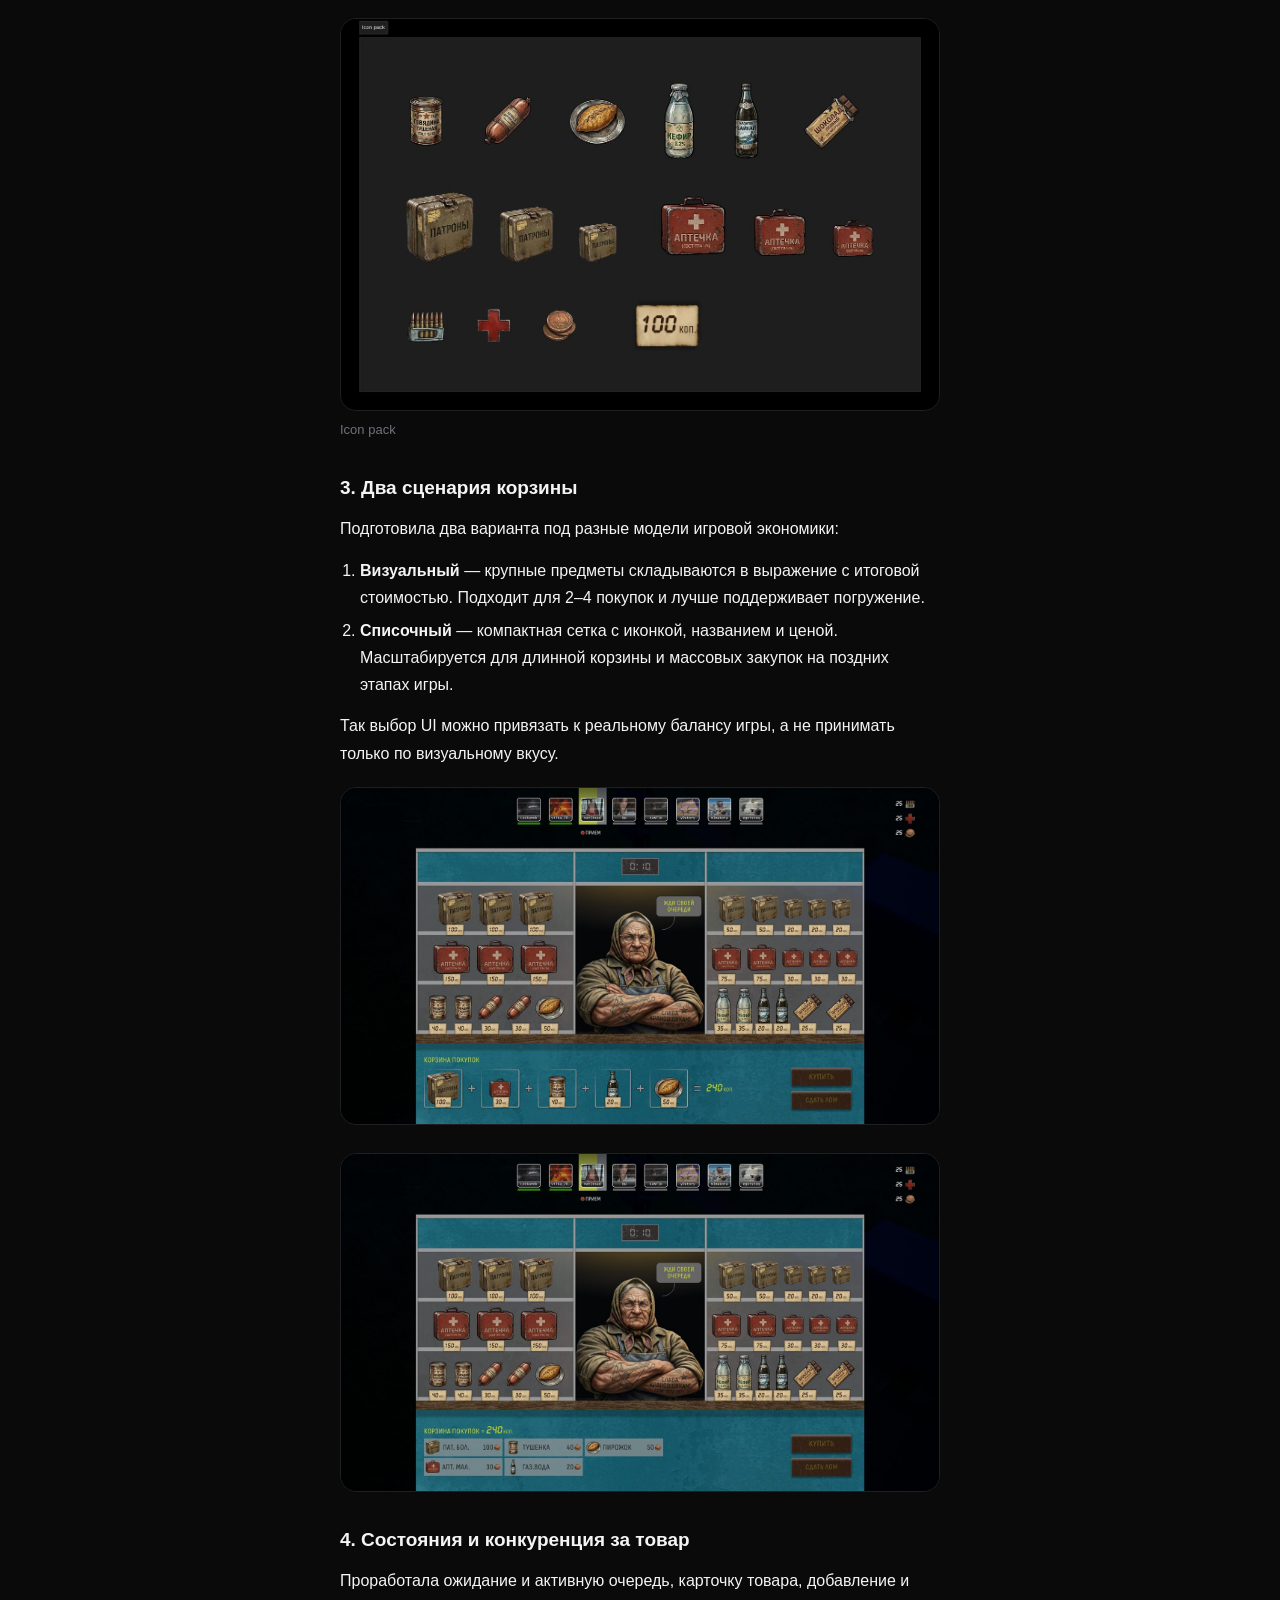
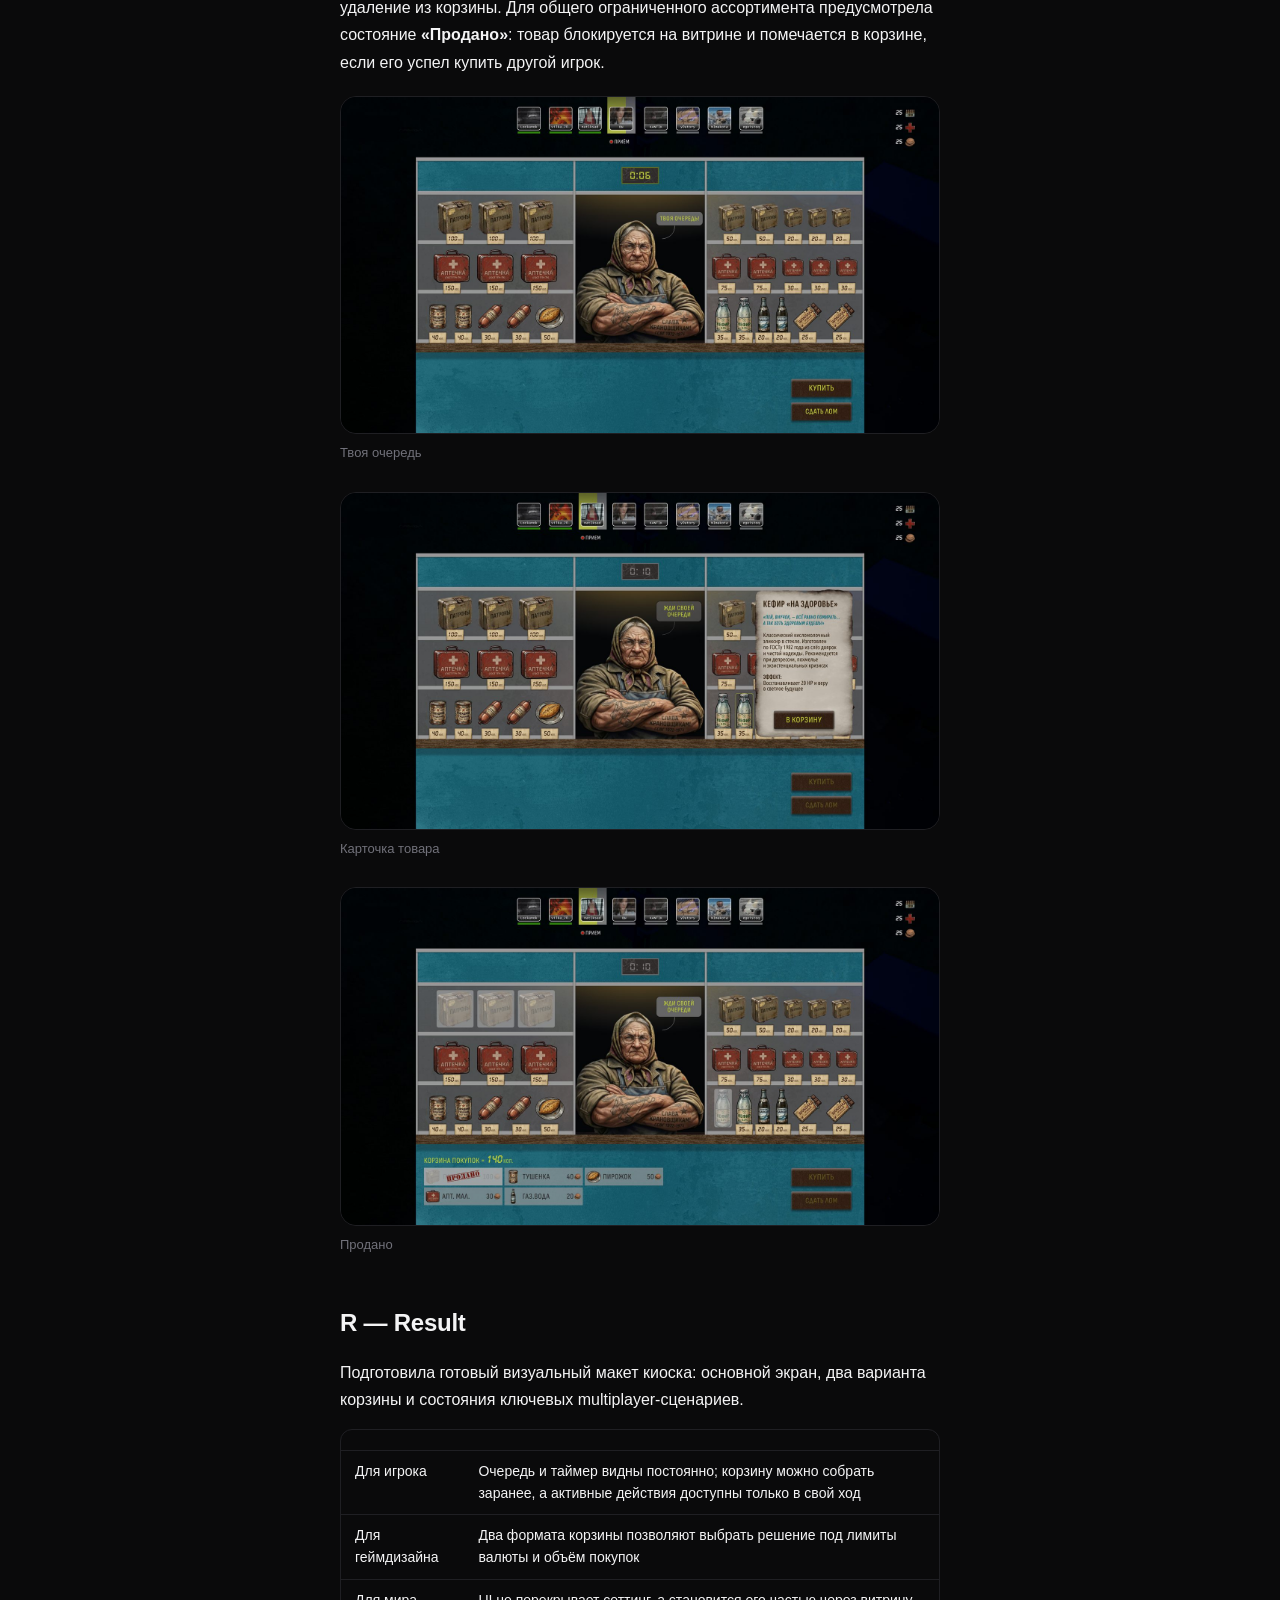
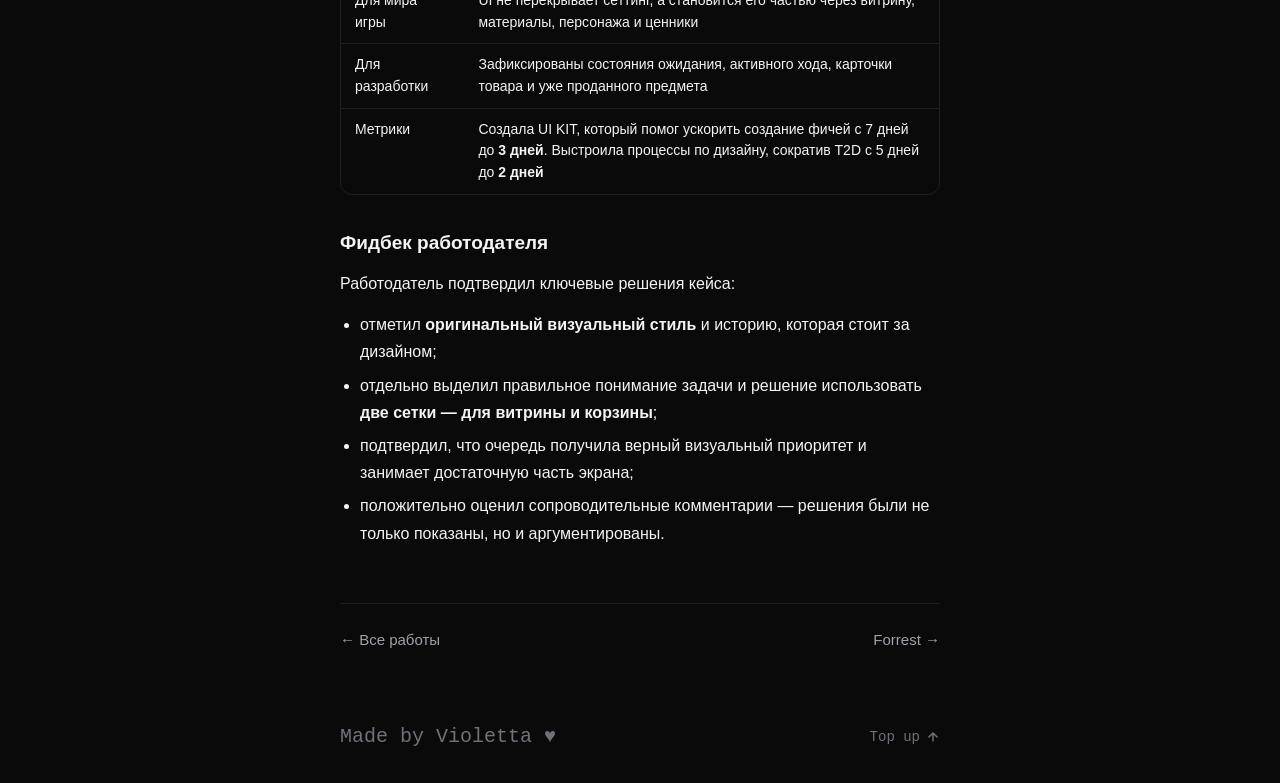
==== commit 6c0b4059: "Update case pages: sliders removed, figma links updated, tabs added, radius 24px" ====
--- a/cases/bashnya.html
+++ b/cases/bashnya.html
@@ -36,12 +36,12 @@
       <div class="mrow"><span class="mkey"><span class="lru">Период</span><span class="len">Period</span></span><span class="mval"><span class="lru">8–10 часов</span><span class="len">8–10 hours</span></span></div>
       <div class="mrow"><span class="mkey"><span class="lru">Роль</span><span class="len">Role</span></span><span class="mval"><span class="lru">UI/UX designer (соло)</span><span class="len">UI/UX designer (solo)</span></span></div>
       <div class="mrow"><span class="mkey"><span class="lru">Теги</span><span class="len">Tags</span></span><span class="mval tags"><span class="tag">Research</span><span class="tag">UI/UX</span><span class="tag">Graphic design</span><span class="tag">Game</span><span class="tag">Icon design</span></span></div>
-      <div class="mrow"><span class="mkey"><span class="lru">Ссылки</span><span class="len">Links</span></span><span class="mval"><a href="https://www.figma.com/design/ULBnbbmI8N0vauxwsdjJPN/%D0%91%D0%B0%D1%88%D0%BD%D1%8F?node-id=0-1" target="_blank" rel="noopener">Figma</a></span></div>
+      <div class="mrow"><span class="mkey"><span class="lru">Ссылки</span><span class="len">Links</span></span><span class="mval"></span></div>
     </div>
   </div>
 
   <h2><span class="lru">S — Situation</span><span class="len">S — Situation</span></h2>
-  <div class="lru"><p>Тестовое задание для игровой студии: спроектировать интерфейс киоска для multiplayer roguelike в сеттинге альтернативных 90-х, где СССР не распался.</p><p>Между уровнями игроки попадают к киоску, сдают найденный металлолом и покупают аптечки, патроны и еду. Покупка идёт через живую очередь: каждому игроку даётся <b>10 секунд</b>, а ассортимент общий и ограниченный. Пока игрок ждёт, он может изучать товары и заранее собирать корзину.</p><p>Главный UX-риск — совместить атмосферный игровой экран с большим количеством данных: очередь, таймер, витрина, цены, корзина, HUD и действия игрока.</p></div>
+  <div class="lru"><p>Тестовое задание для игровой студии: спроектировать интерфейс киоска для multiplayer roguelike в сеттинге альтернативных 90-х, где СССР не распался</p><p>Между уровнями игроки попадают к киоску, сдают найденный металлолом и покупают аптечки, патроны и еду. Покупка идёт через живую очередь: каждому игроку даётся <b>10 секунд</b>, а ассортимент общий и ограниченный. Пока игрок ждёт, он может изучать товары и заранее собирать корзину.</p><p>Главный UX-риск — совместить атмосферный игровой экран с большим количеством данных: очередь, таймер, витрина, цены, корзина, HUD и действия игрока.</p></div>
   <div class="len"><p>A test task for a game studio: design a kiosk interface for a multiplayer roguelike set in an alternate 90s where the USSR never fell.</p><p>Between levels, players visit the kiosk to trade scrap metal and buy medkits, ammo and food. Purchases run through a live queue: each player gets <b>10 seconds</b>, stock is shared and limited. While waiting, players can browse goods and pre-build their cart.</p><p>The main UX risk — fitting an atmospheric game screen with dense data: queue, timer, showcase, prices, cart, HUD and player actions.</p></div>
   <figure class="case-fig"><img src="img/bashnya-01.jpg" alt="Киоск — ожидание очереди"><figcaption><span class="lru">Киоск — основной вид, состояние ожидания своей очереди</span><span class="len">Kiosk — main view, waiting for your turn</span></figcaption></figure>
 
--- a/styles.css
+++ b/styles.css
@@ -41,7 +41,7 @@
 /* Work cards — Figma: wide light rounded containers */
 .work{display:flex;flex-direction:column;gap:56px;padding-top:64px}
 .card{animation:rise .7s ease both}
-.shot{position:relative;background:var(--card);border-radius:28px;overflow:hidden;cursor:zoom-in}
+.shot{position:relative;background:var(--card);border-radius:24px;overflow:hidden;cursor:zoom-in}
 .shot:has(.shot-img){padding:0;display:block}
 .shot:not(:has(.shot-img)){padding:clamp(20px,5vw,72px);display:grid;place-items:center;cursor:default}
 .shot-img{width:100%;height:auto;display:block;border-radius:inherit;transform:scale(1);transform-origin:center bottom;transition:transform 600ms cubic-bezier(0.2,0.7,0.2,1)}
@@ -102,7 +102,7 @@
 .icon-btn.li svg{width:18px;height:18px}
 /* Case pages */
 .case-hero{margin-top:32px}
-.case-cover{width:100%;height:auto;display:block;border-radius:28px}
+.case-cover{width:100%;height:auto;display:block;border-radius:24px}
 .case-title{font-size:clamp(28px,5vw,44px);line-height:1.15;font-weight:600;letter-spacing:-.01em;margin:28px 0 8px}
 .case-sub{font-size:16px;color:var(--muted);margin-bottom:20px}
 .case-meta{display:flex;flex-direction:column;gap:8px;padding:18px 0;border-top:1px solid var(--line);border-bottom:1px solid var(--line);font-size:14px;margin-bottom:8px}
@@ -117,6 +117,9 @@
 .lang-toggle{display:inline-flex;border:1px solid var(--line);border-radius:999px;padding:3px;gap:2px;flex-shrink:0}
 .lang-toggle button{background:none;border:none;font-family:var(--mono);font-size:13px;color:var(--muted);padding:4px 12px;border-radius:999px;cursor:pointer}
 .lang-toggle button.on{background:var(--text);color:var(--bg)}
+
+/* Header language toggle */
+.topbar-inner .lang-toggle{margin-left:12px}
 .case h2{font-size:24px;font-weight:600;margin:48px 0 16px;letter-spacing:-.01em}
 .case h3{font-size:19px;font-weight:600;margin:32px 0 12px}
 .case h4{font-size:16px;font-weight:600;margin:24px 0 8px}
@@ -135,6 +138,13 @@
 .case-nav{display:flex;justify-content:space-between;gap:12px;margin:56px 0 8px;padding-top:24px;border-top:1px solid var(--line)}
 .case-nav a{font-size:15px;text-decoration:none;color:var(--muted)}
 .case-nav a:hover{color:var(--text)}
+/* Inline slider (case pages) — reuses lightbox arrows & dots */
+.slider{position:relative;margin:20px 0 28px}
+.slides{display:flex;overflow:hidden;border-radius:16px;border:1px solid var(--line);transition:transform .5s cubic-bezier(.2,.7,.2,1)}
+.slide{min-width:100%;box-sizing:border-box}
+.slide img{width:100%;height:auto;display:block}
+.slide figcaption{font-size:13px;color:var(--faint);padding:10px 4px 2px}
+.slider .lightbox-dots{margin-top:14px}
 div.len{display:none}
 body[data-lang="en"] div.lru{display:none}
 body[data-lang="en"] div.len{display:block}
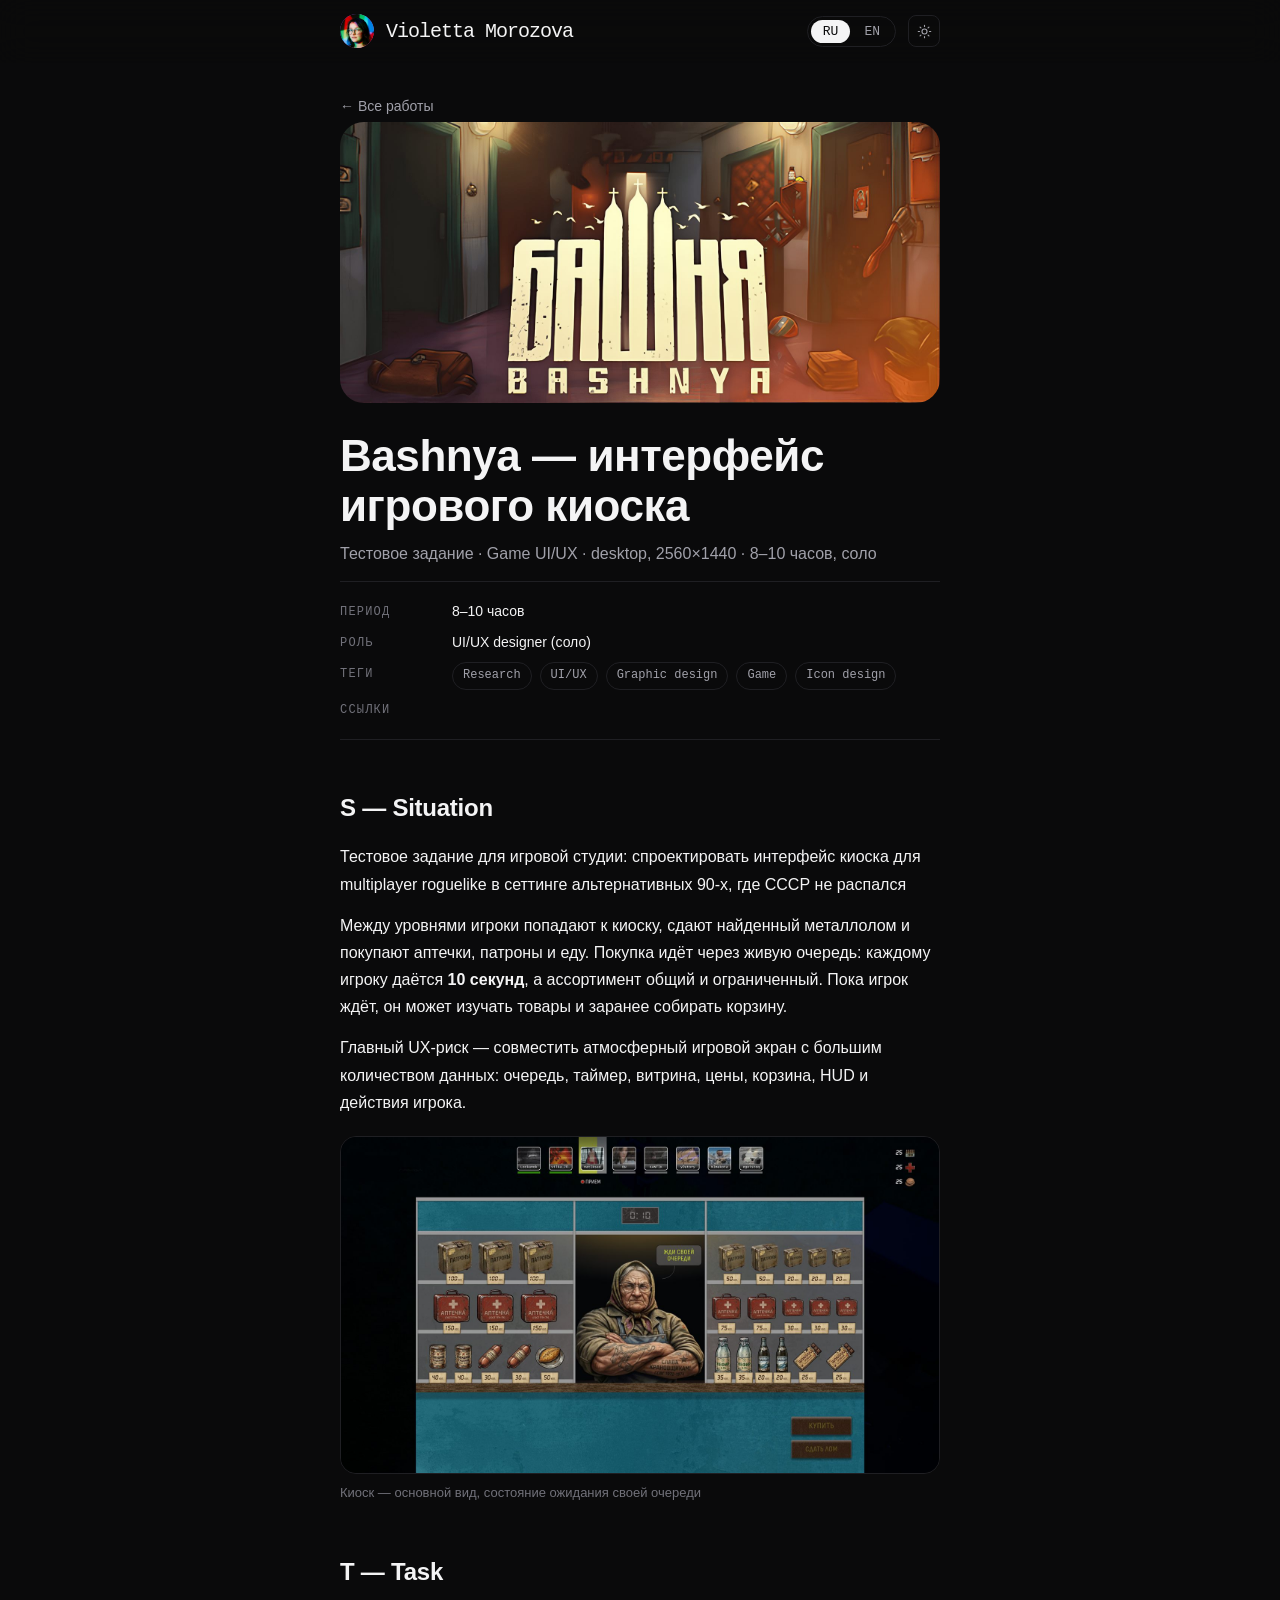
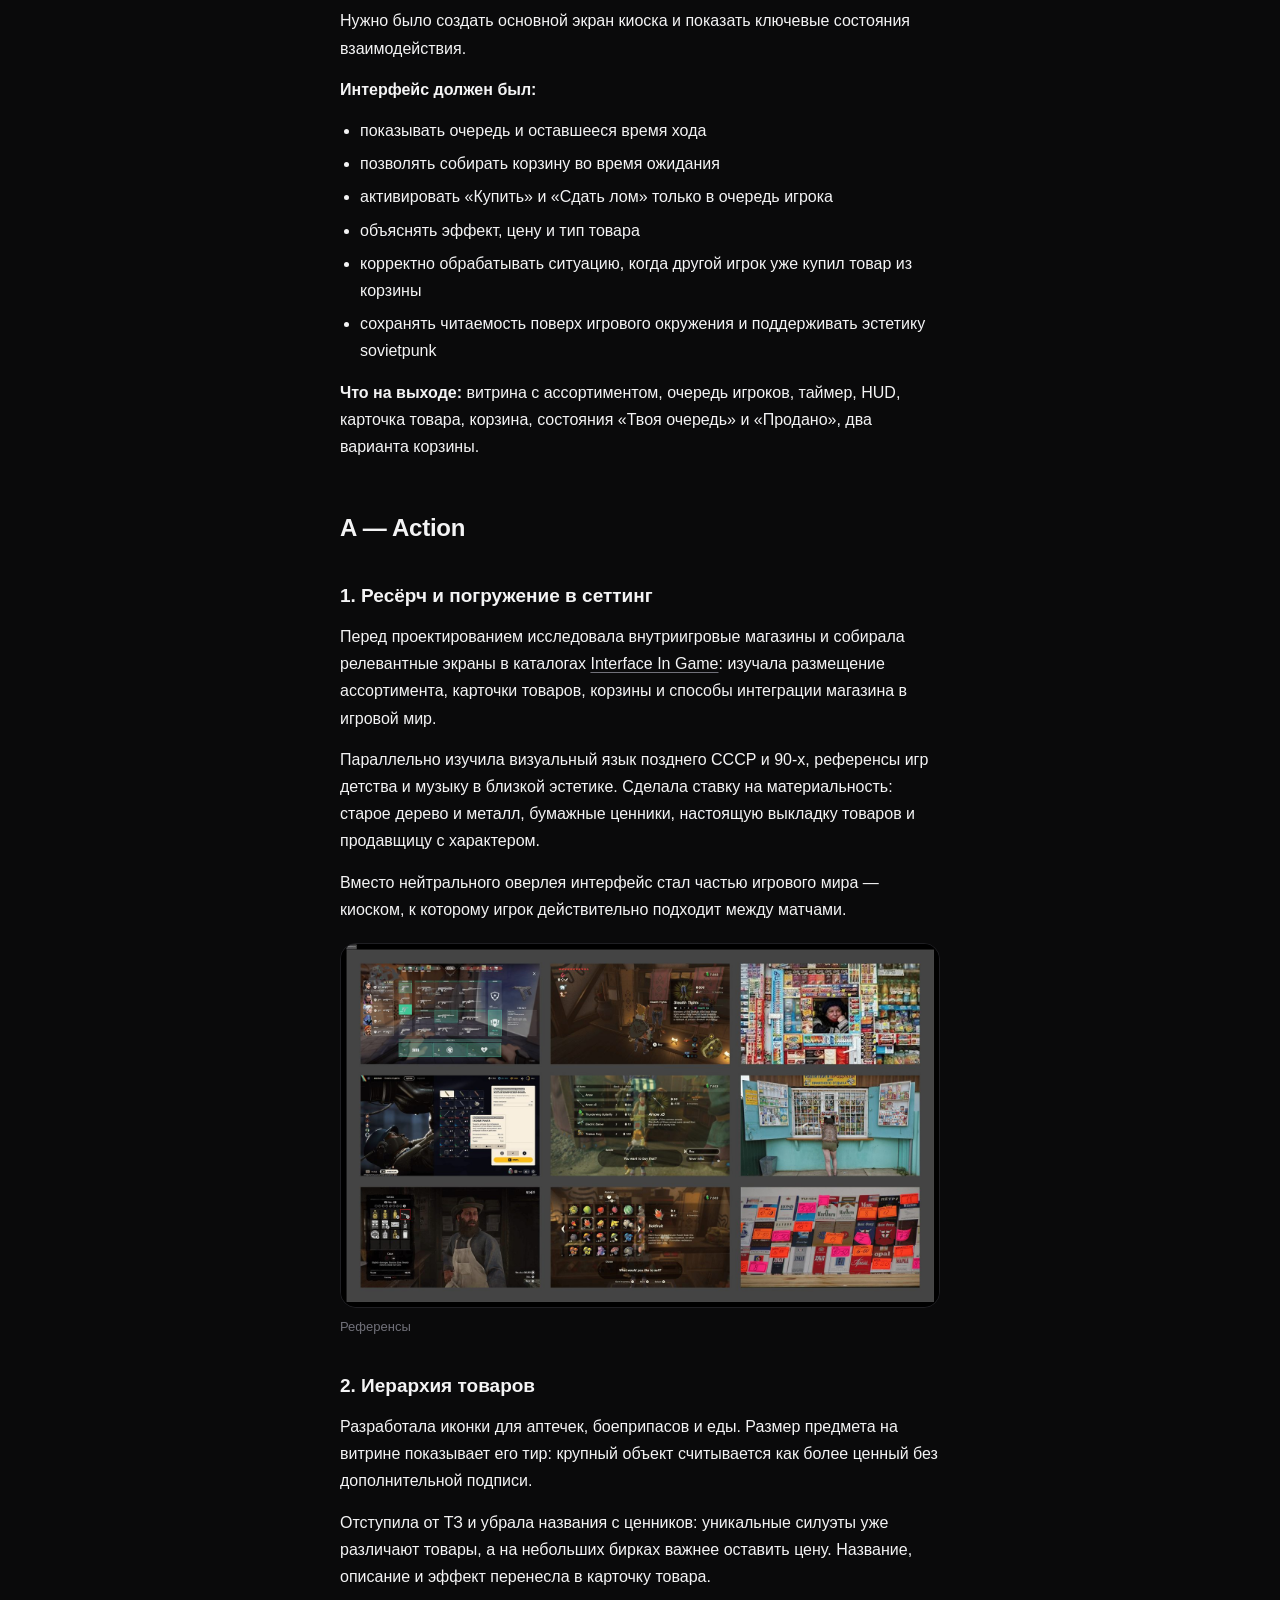
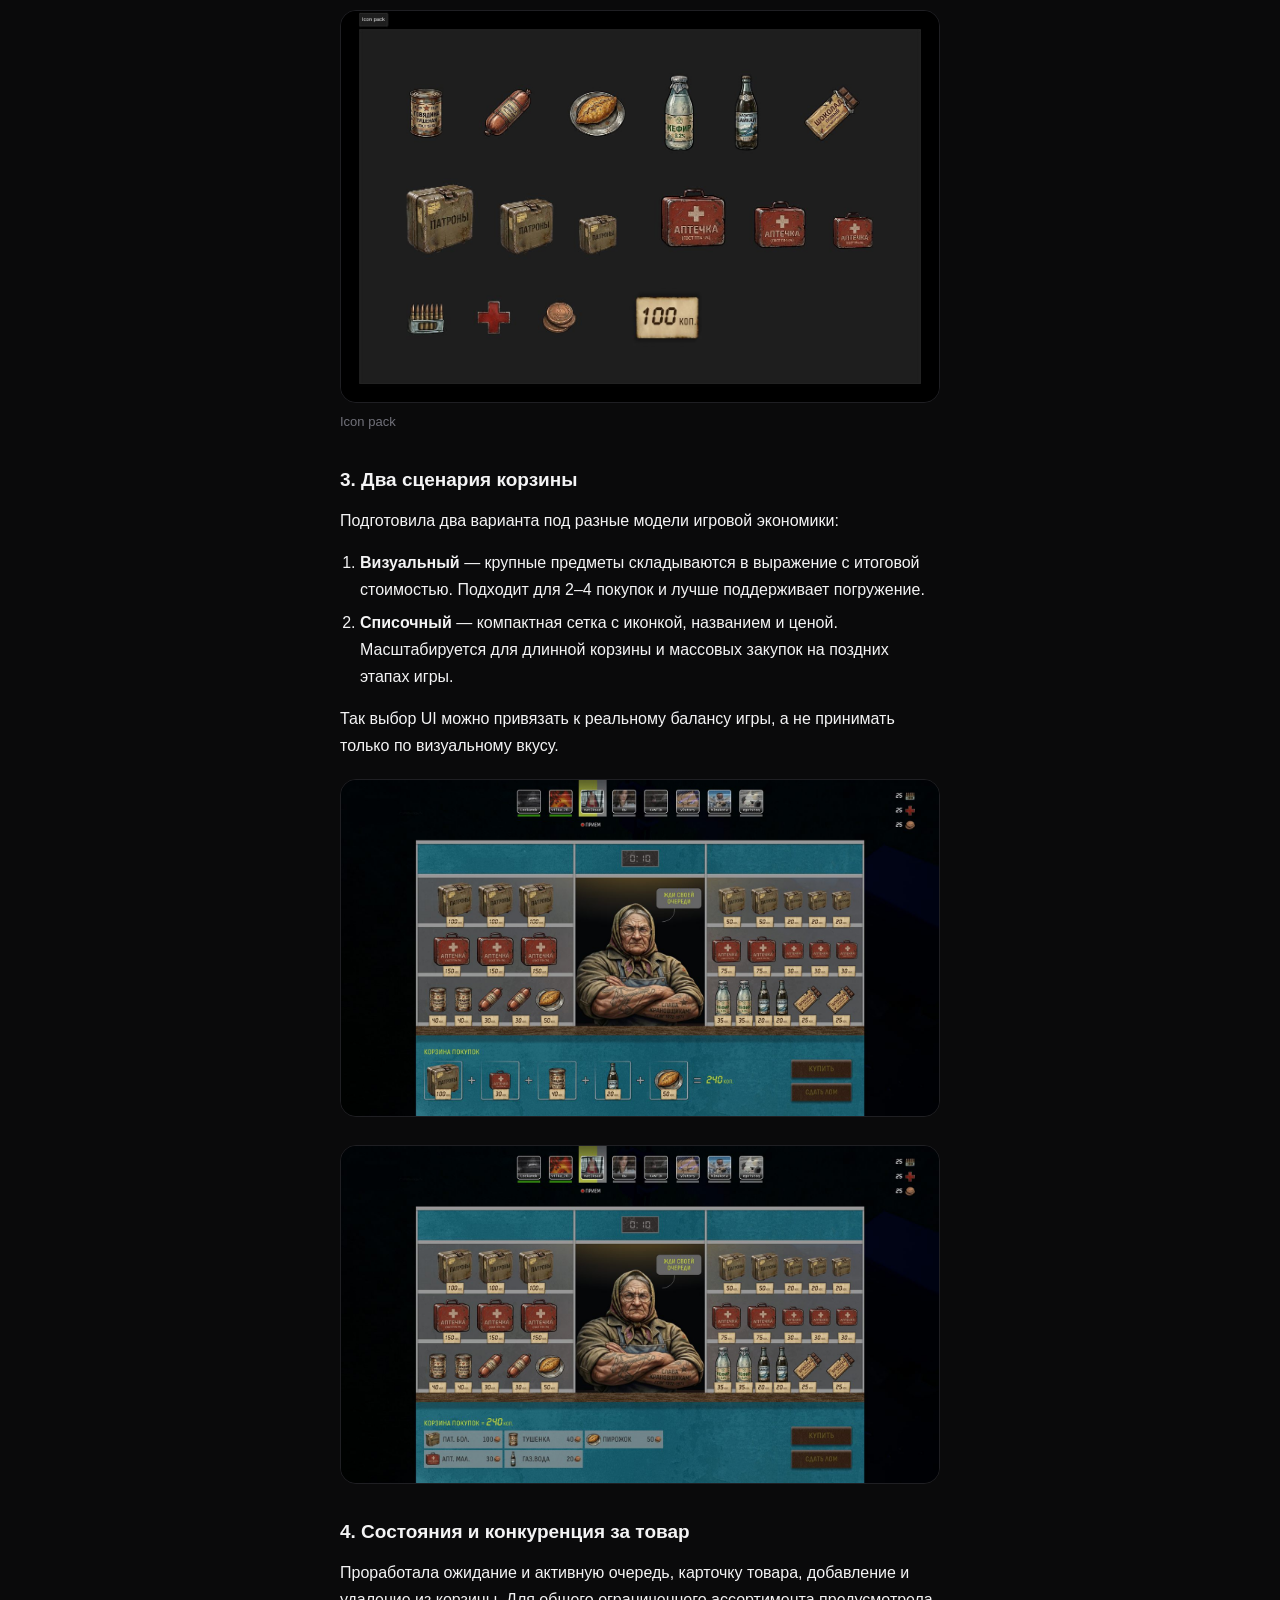
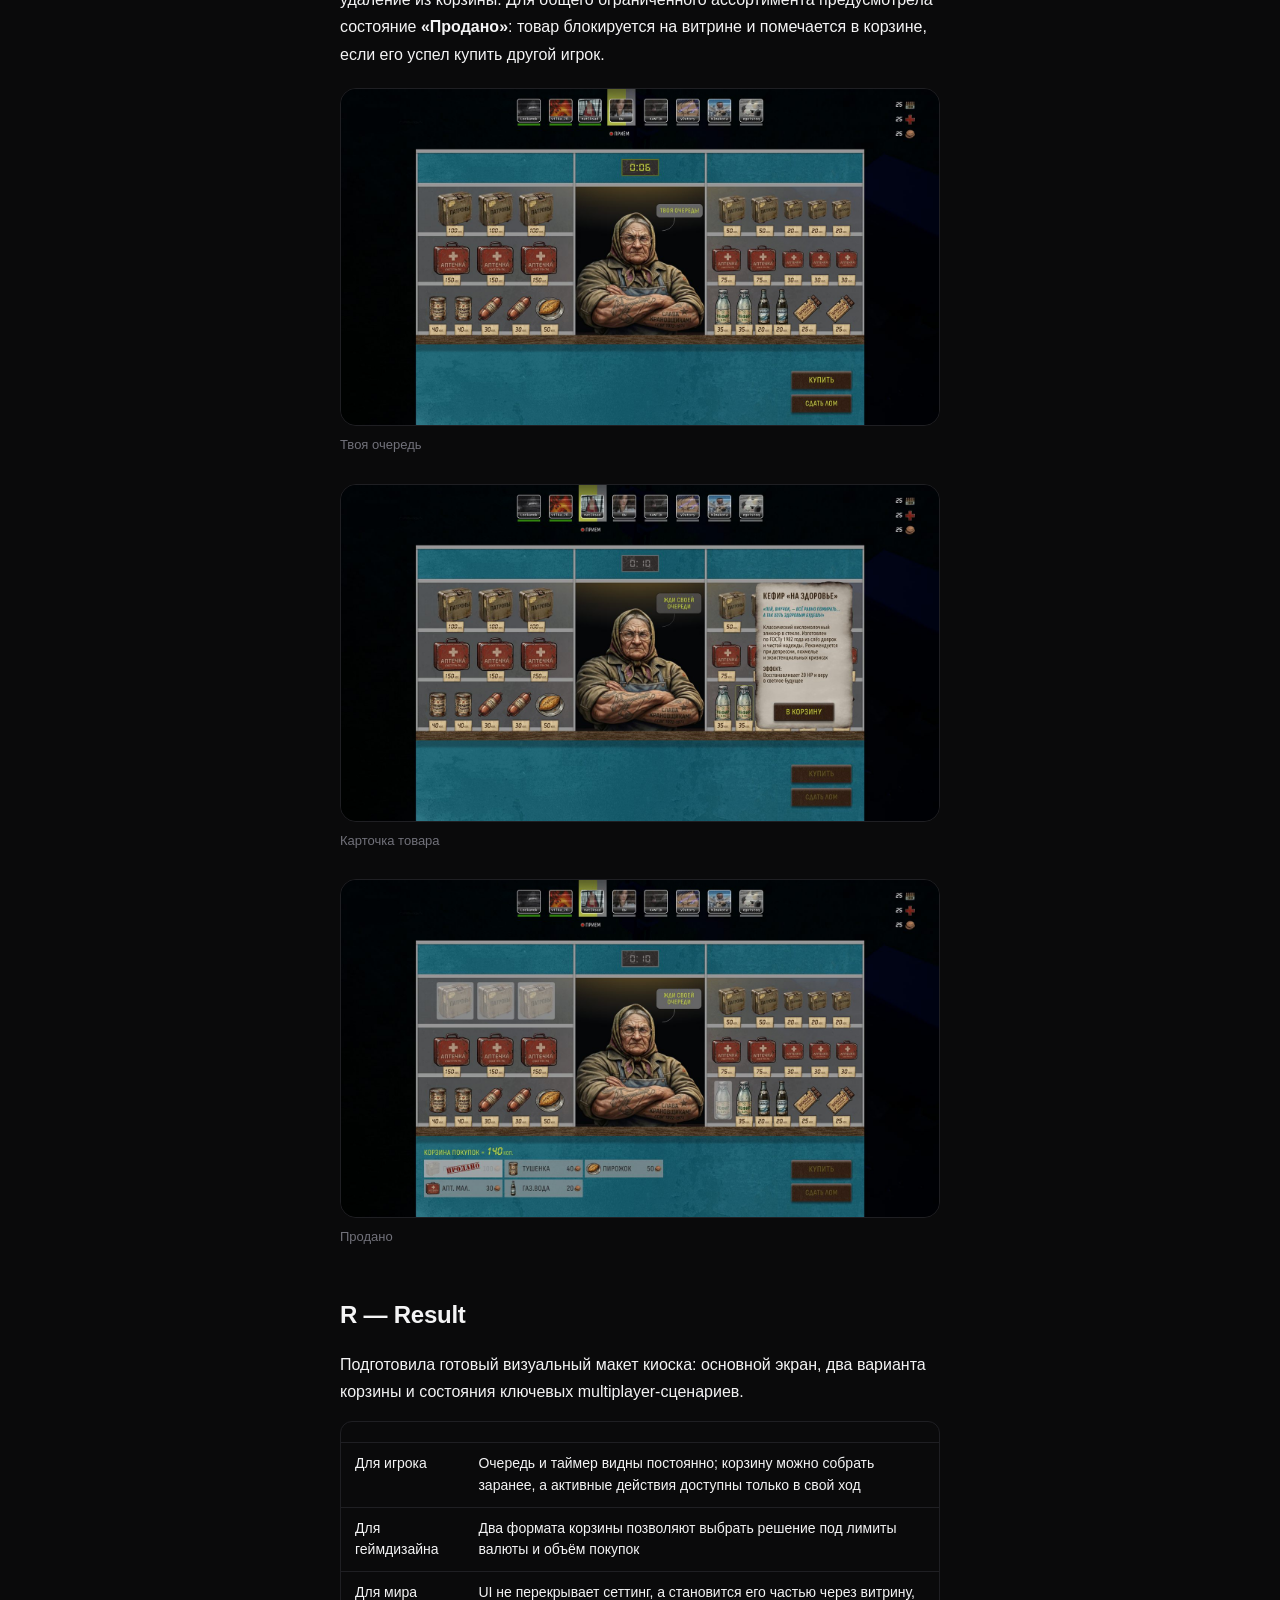
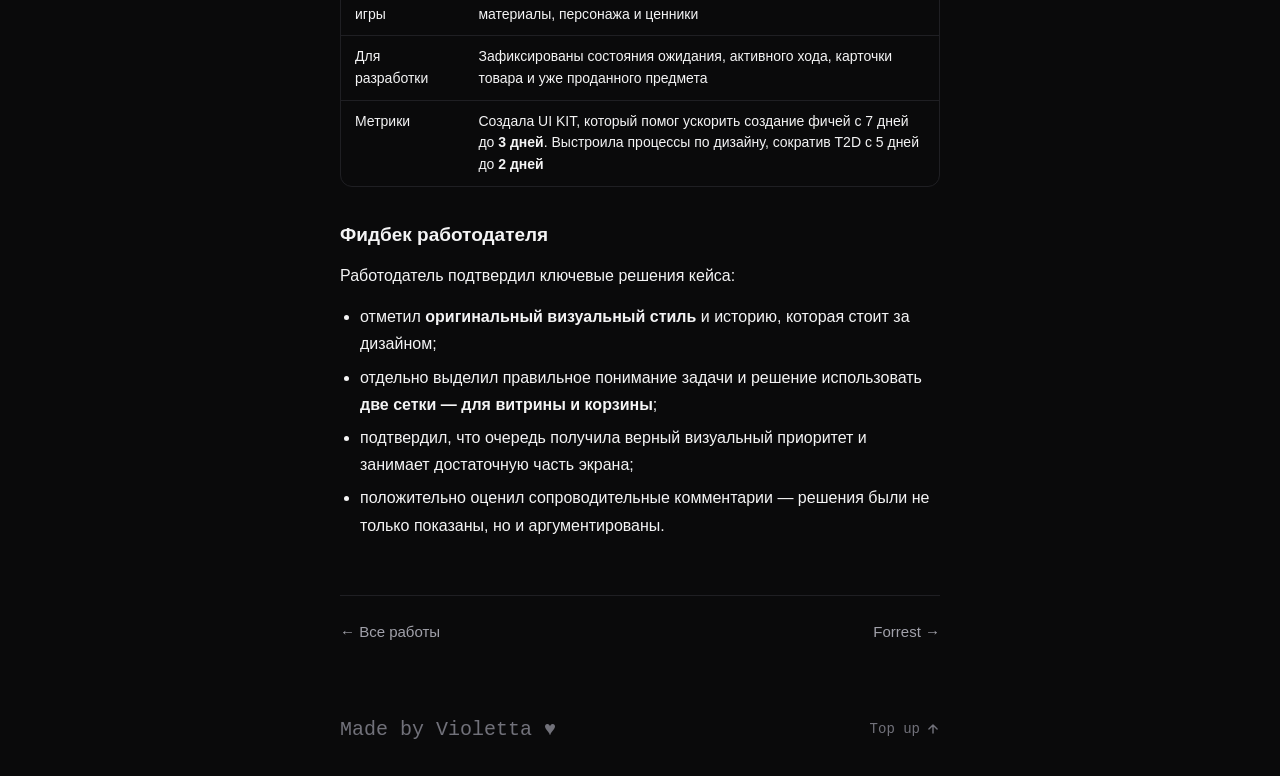
==== commit 833673b4: "Header lang switcher on case and main pages, case-link pill buttons with lift hover" ====
--- a/cases/bashnya.html
+++ b/cases/bashnya.html
@@ -17,17 +17,19 @@
       <span class="avatar" aria-hidden="true"><img src="../avatar.png" alt="" onerror="this.remove()">VM</span>
       <span class="brand-name">Violetta Morozova</span>
     </a>
+    <div class="topbar-actions">
+    <div class="lang-toggle" id="langToggle"><button data-lang="ru" class="on">RU</button><button data-lang="en">EN</button></div>
     <button class="icon-btn" id="themeToggle" aria-label="Toggle theme">
       <svg id="iconSun" width="18" height="18" viewBox="0 0 24 24" fill="none" stroke="currentColor" stroke-width="1.8" stroke-linecap="round"><circle cx="12" cy="12" r="4"/><path d="M12 2v2M12 20v2M4.9 4.9l1.4 1.4M17.7 17.7l1.4 1.4M2 12h2M20 12h2M4.9 19.1l1.4-1.4M17.7 6.3l1.4-1.4"/></svg>
       <svg id="iconMoon" width="18" height="18" viewBox="0 0 24 24" fill="none" stroke="currentColor" stroke-width="1.8" stroke-linecap="round" style="display:none"><path d="M21 12.8A9 9 0 1 1 11.2 3 7 7 0 0 0 21 12.8z"/></svg>
     </button>
+    </div>
   </div>
 </header>
 <main class="narrow case" id="top">
   <div class="case-hero">
     <div class="case-hero-top">
       <a class="back-link" href="../index.html#work">← <span class="lru">Все работы</span><span class="len">All work</span></a>
-      <div class="lang-toggle" id="langToggle"><button data-lang="ru" class="on">RU</button><button data-lang="en">EN</button></div>
     </div>
     <img class="case-cover" src="img/bashnya-cover.jpg" alt="Bashnya — game kiosk">
     <h1 class="case-title"><span class="lru">Bashnya — интерфейс игрового киоска</span><span class="len">Bashnya — game kiosk interface</span></h1>
--- a/styles.css
+++ b/styles.css
@@ -52,7 +52,21 @@
 .caption-title{font-size:17px;font-weight:500;color:var(--text);margin-bottom:6px}
 .caption-text{font-size:15px;line-height:1.65;color:var(--muted)}
 .caption-text b{color:var(--text);font-weight:600}
-.case-link{display:inline-block;margin-top:10px;font-size:14px;font-weight:500}
+.case-link{display:inline-flex;align-items:center;margin-top:12px;padding:7px 16px;border:1px solid #f4f4f5;border-radius:999px;background:#f4f4f5;color:#111113;font-size:14px;font-weight:600;text-decoration:none;transition:background-color .2s ease,border-color .2s ease,transform .16s ease}
+.card-link{display:block;color:inherit;text-decoration:none}
+.card-link:hover{text-decoration:none}
+.card-link .caption-title,.card-link .caption-text{text-decoration:none}
+a.card-link:hover .case-link{background:#fff;border-color:#fff;transform:translateY(-1px);text-decoration:none}
+a.card-link:active .case-link{transform:scale(.97)}
+[data-theme="light"] .case-link{background:#111113;border-color:#111113;color:#fafafa}
+[data-theme="light"] a.card-link:hover .case-link{background:#000;border-color:#000;color:#fff;transform:translateY(-1px)}
+/* Work tabs — same pill look as floating-menu, static, no sounds */
+.work-tabs{align-self:center;display:inline-flex;align-items:center;height:44px;padding:4px;border-radius:100px;background:rgba(20,20,23,.85);-webkit-backdrop-filter:blur(16px);backdrop-filter:blur(16px);border:1px solid var(--line);box-shadow:0 12px 30px rgba(0,0,0,.35)}
+[data-theme="light"] .work-tabs{background:rgba(255,255,255,.9);box-shadow:0 12px 30px rgba(0,0,0,.12)}
+.work-tab{font-size:14px;font-weight:500;color:var(--muted);text-decoration:none;padding:8px 18px;border-radius:9999px;transition:color .2s ease,background .2s ease}
+.work-tab:hover{color:var(--text);text-decoration:none}
+.work-tab.active{color:var(--text);background:rgba(255,255,255,.09);text-decoration:none}
+[data-theme="light"] .work-tab.active{background:rgba(0,0,0,.07)}
 .nowrap{white-space:nowrap}
 /* CSS mockups (swap with real <img> exports from Figma) */
 .mock{width:min(560px,100%);border-radius:14px;background:#fff;box-shadow:0 24px 60px rgba(0,0,0,.18);overflow:hidden;border:1px solid rgba(0,0,0,.08)}
@@ -119,7 +133,7 @@
 .lang-toggle button.on{background:var(--text);color:var(--bg)}
 
 /* Header language toggle */
-.topbar-inner .lang-toggle{margin-left:12px}
+.topbar-actions{display:flex;align-items:center;gap:12px;flex-shrink:0}
 .case h2{font-size:24px;font-weight:600;margin:48px 0 16px;letter-spacing:-.01em}
 .case h3{font-size:19px;font-weight:600;margin:32px 0 12px}
 .case h4{font-size:16px;font-weight:600;margin:24px 0 8px}
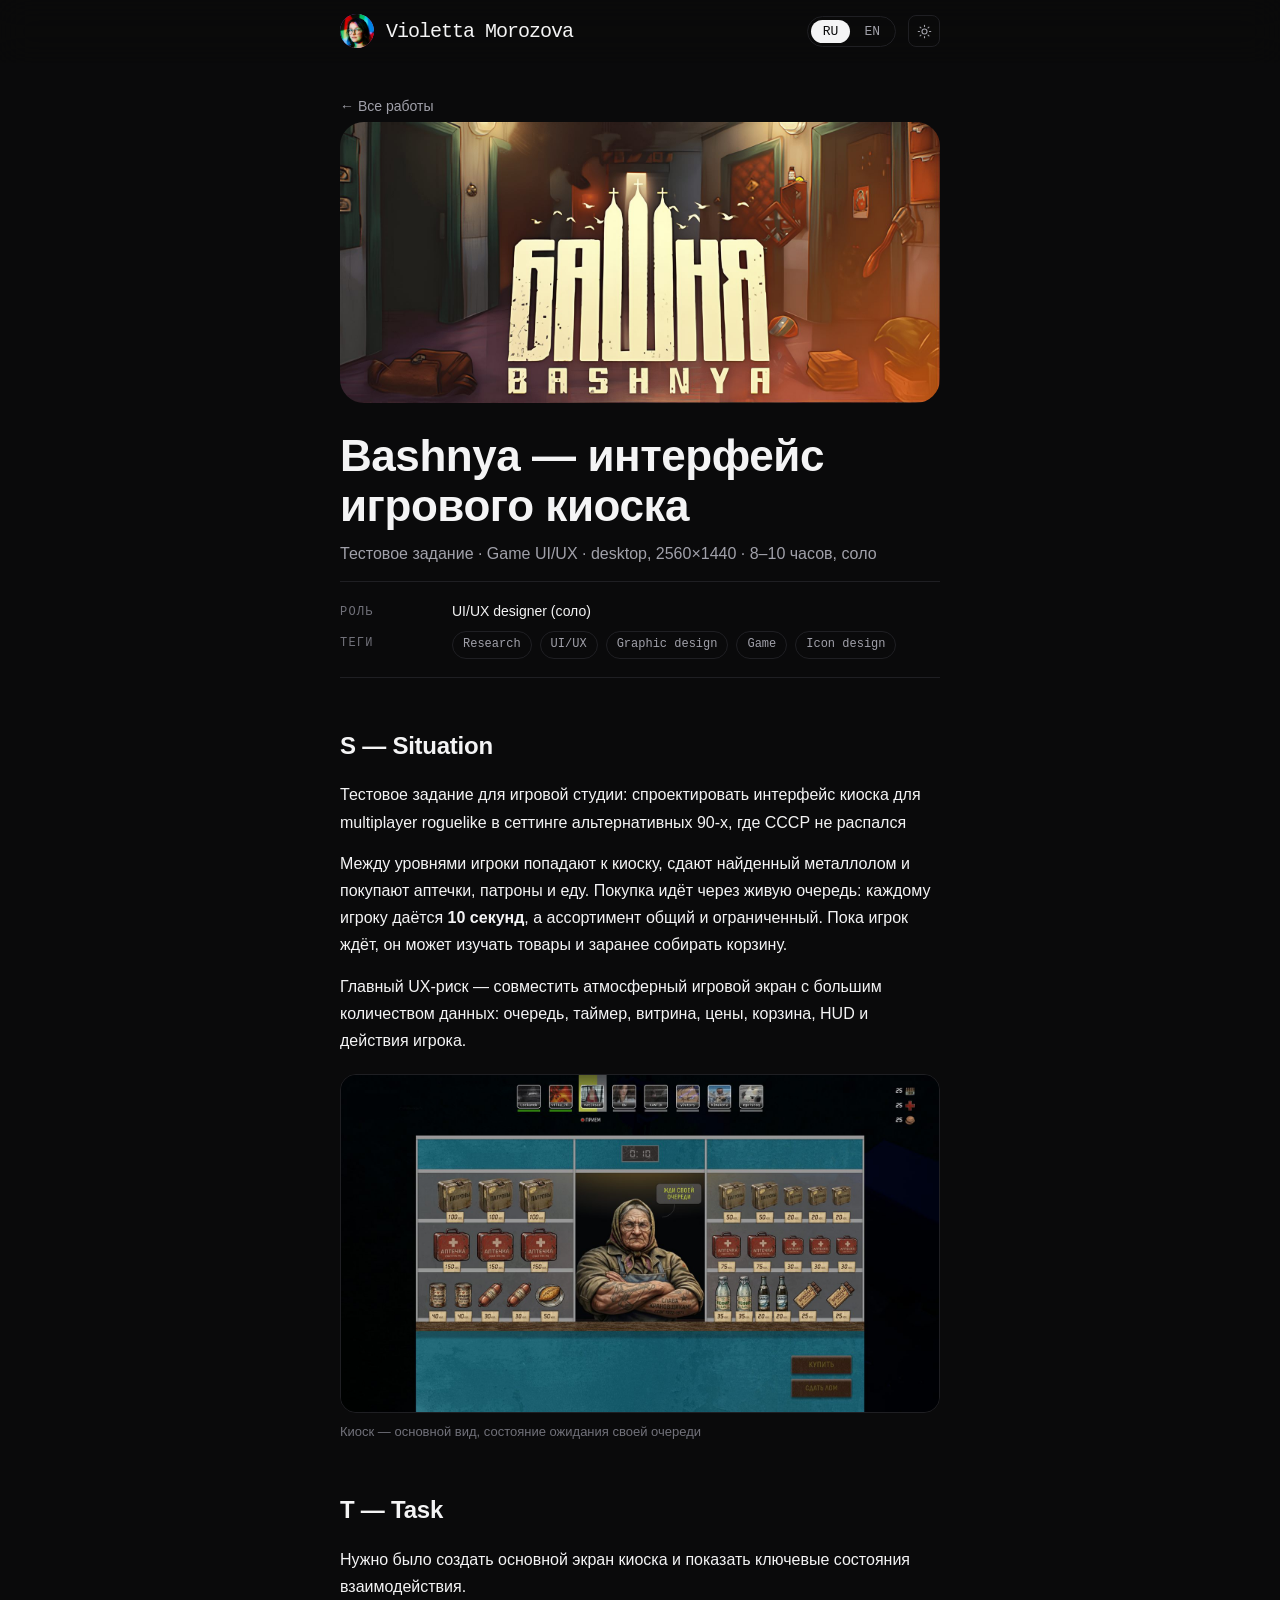
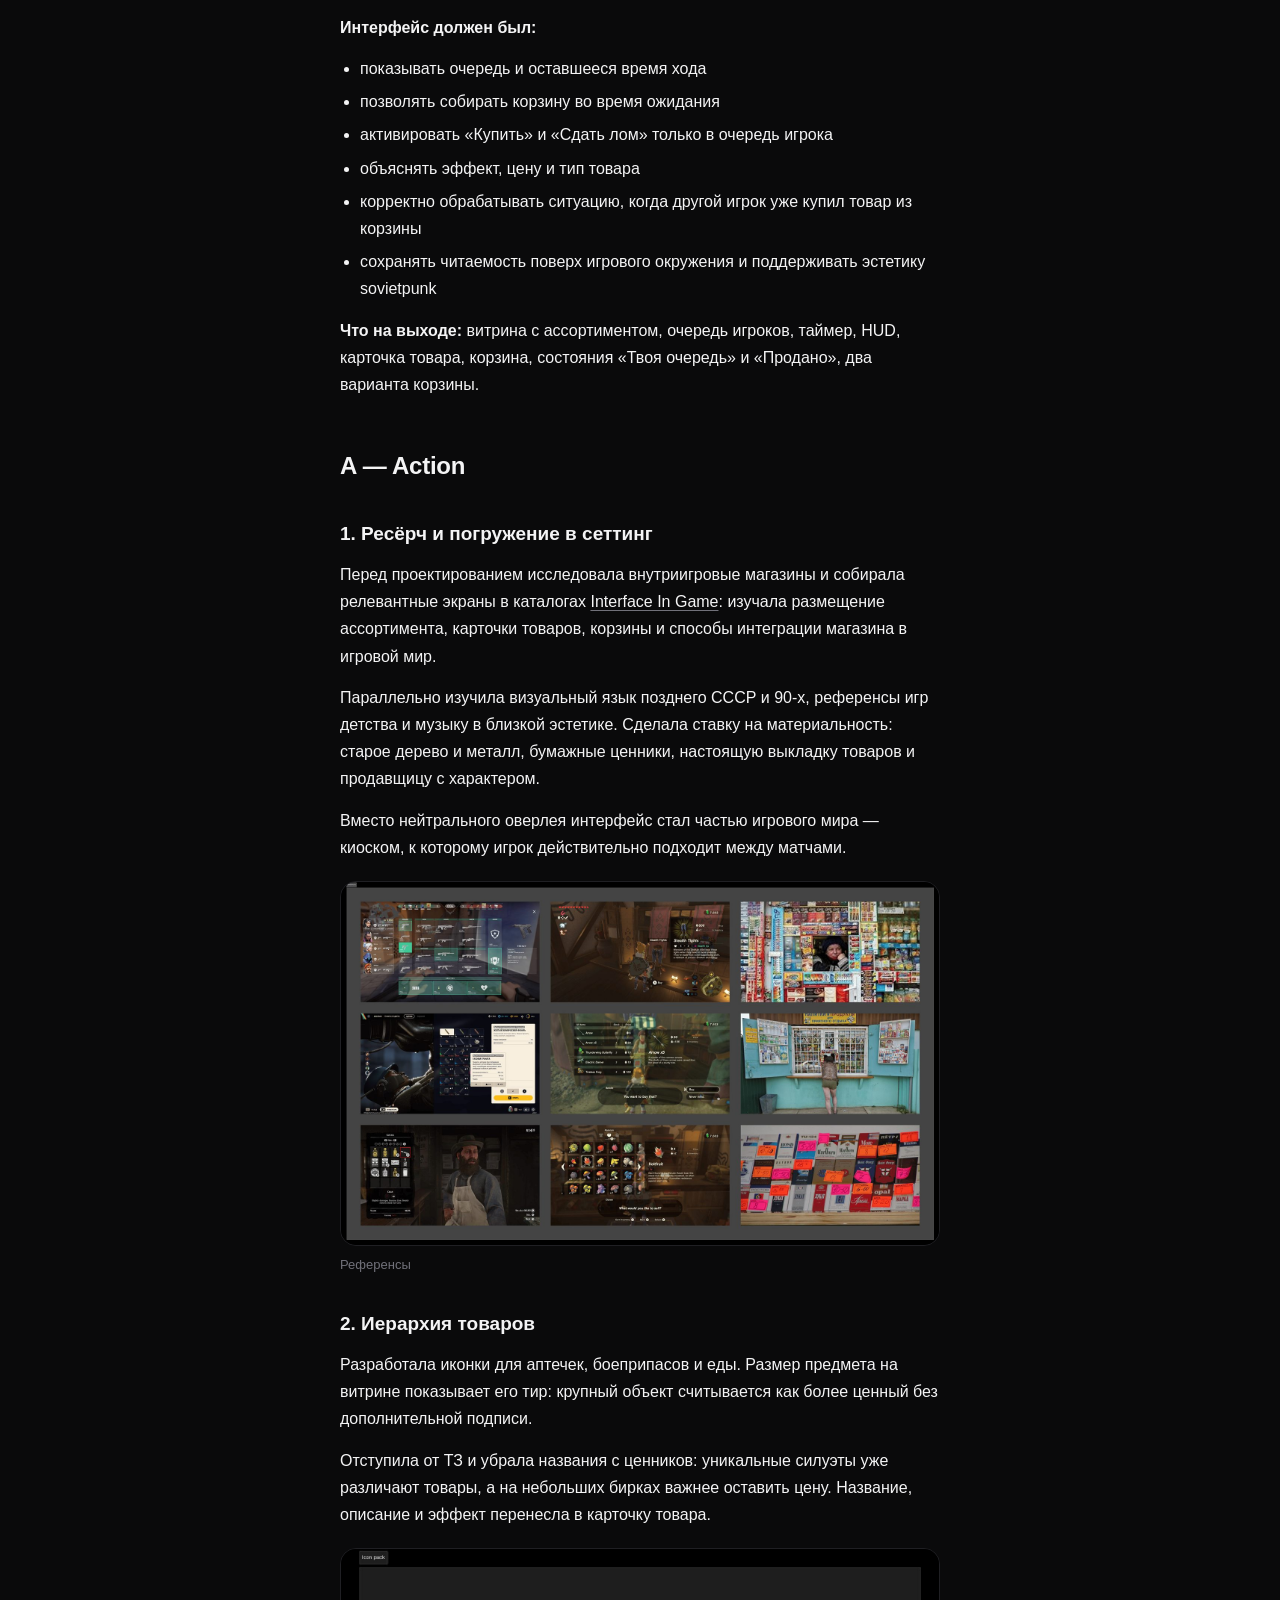
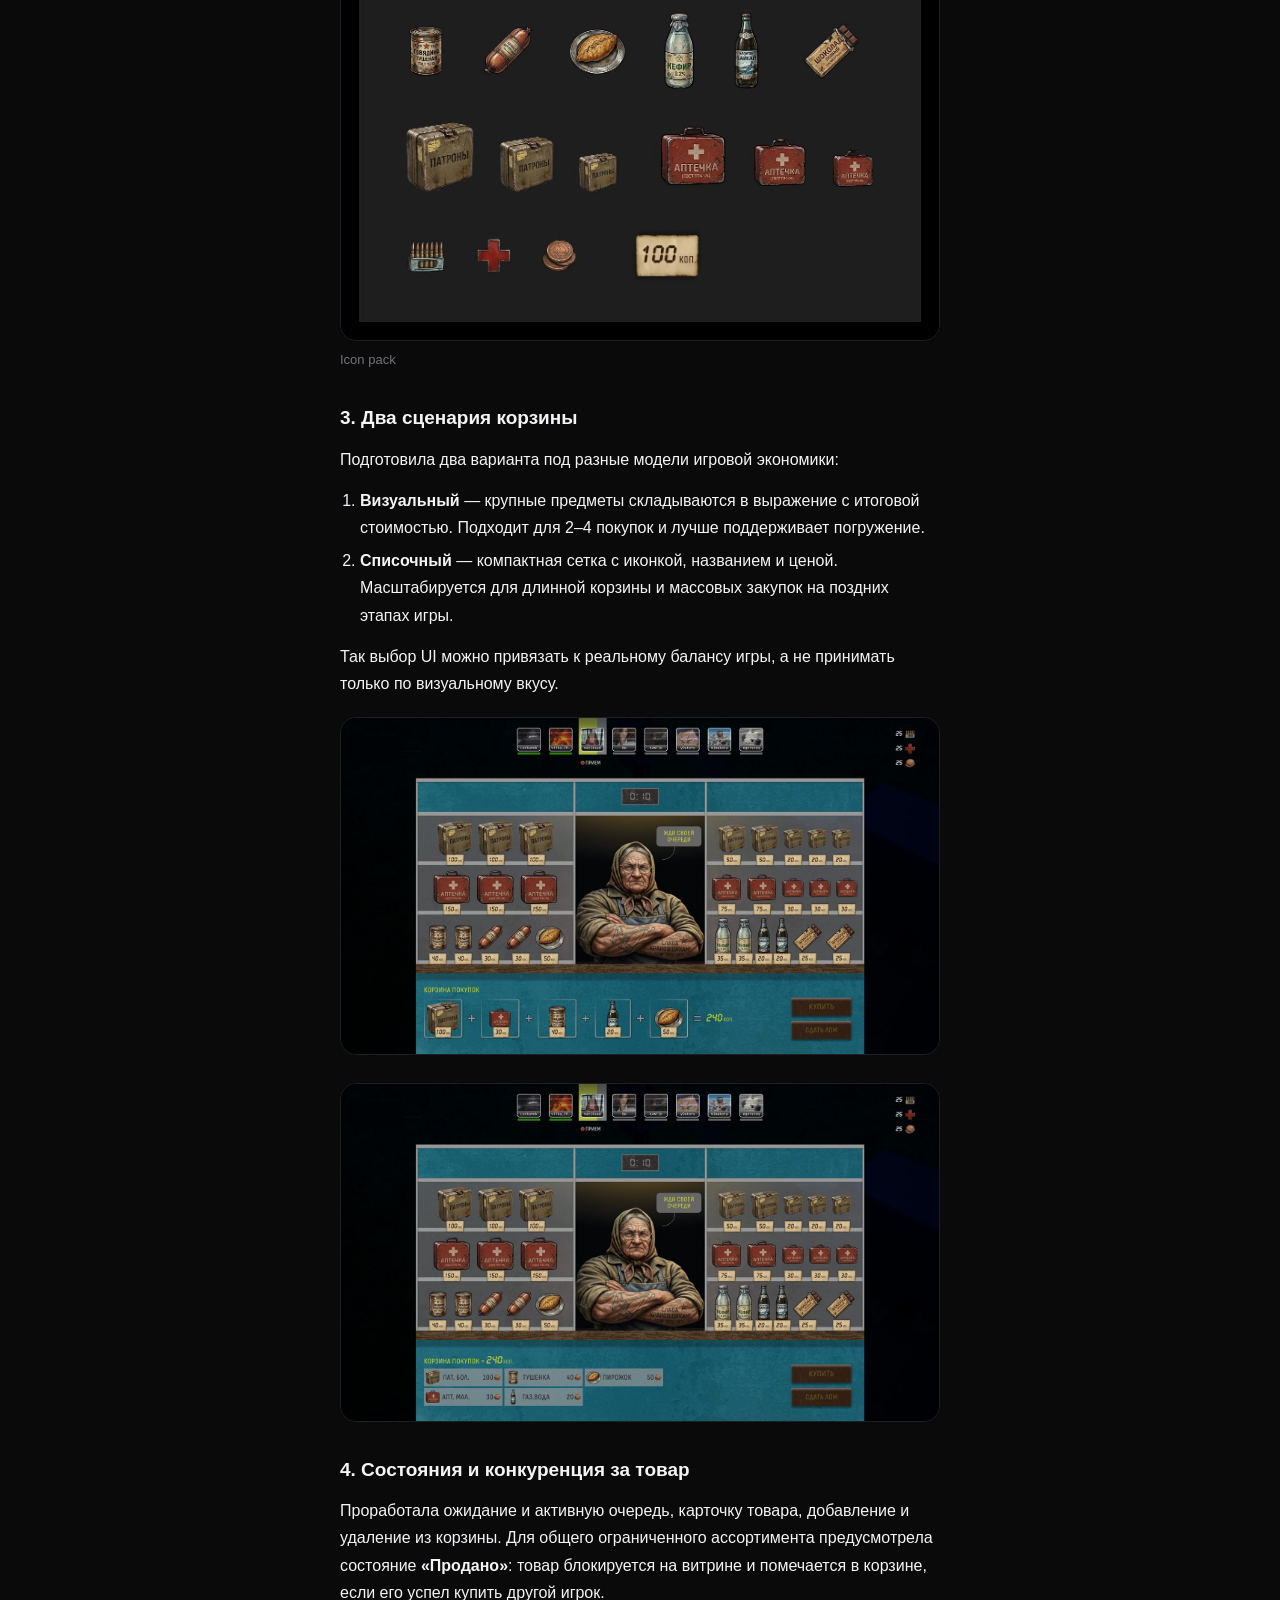
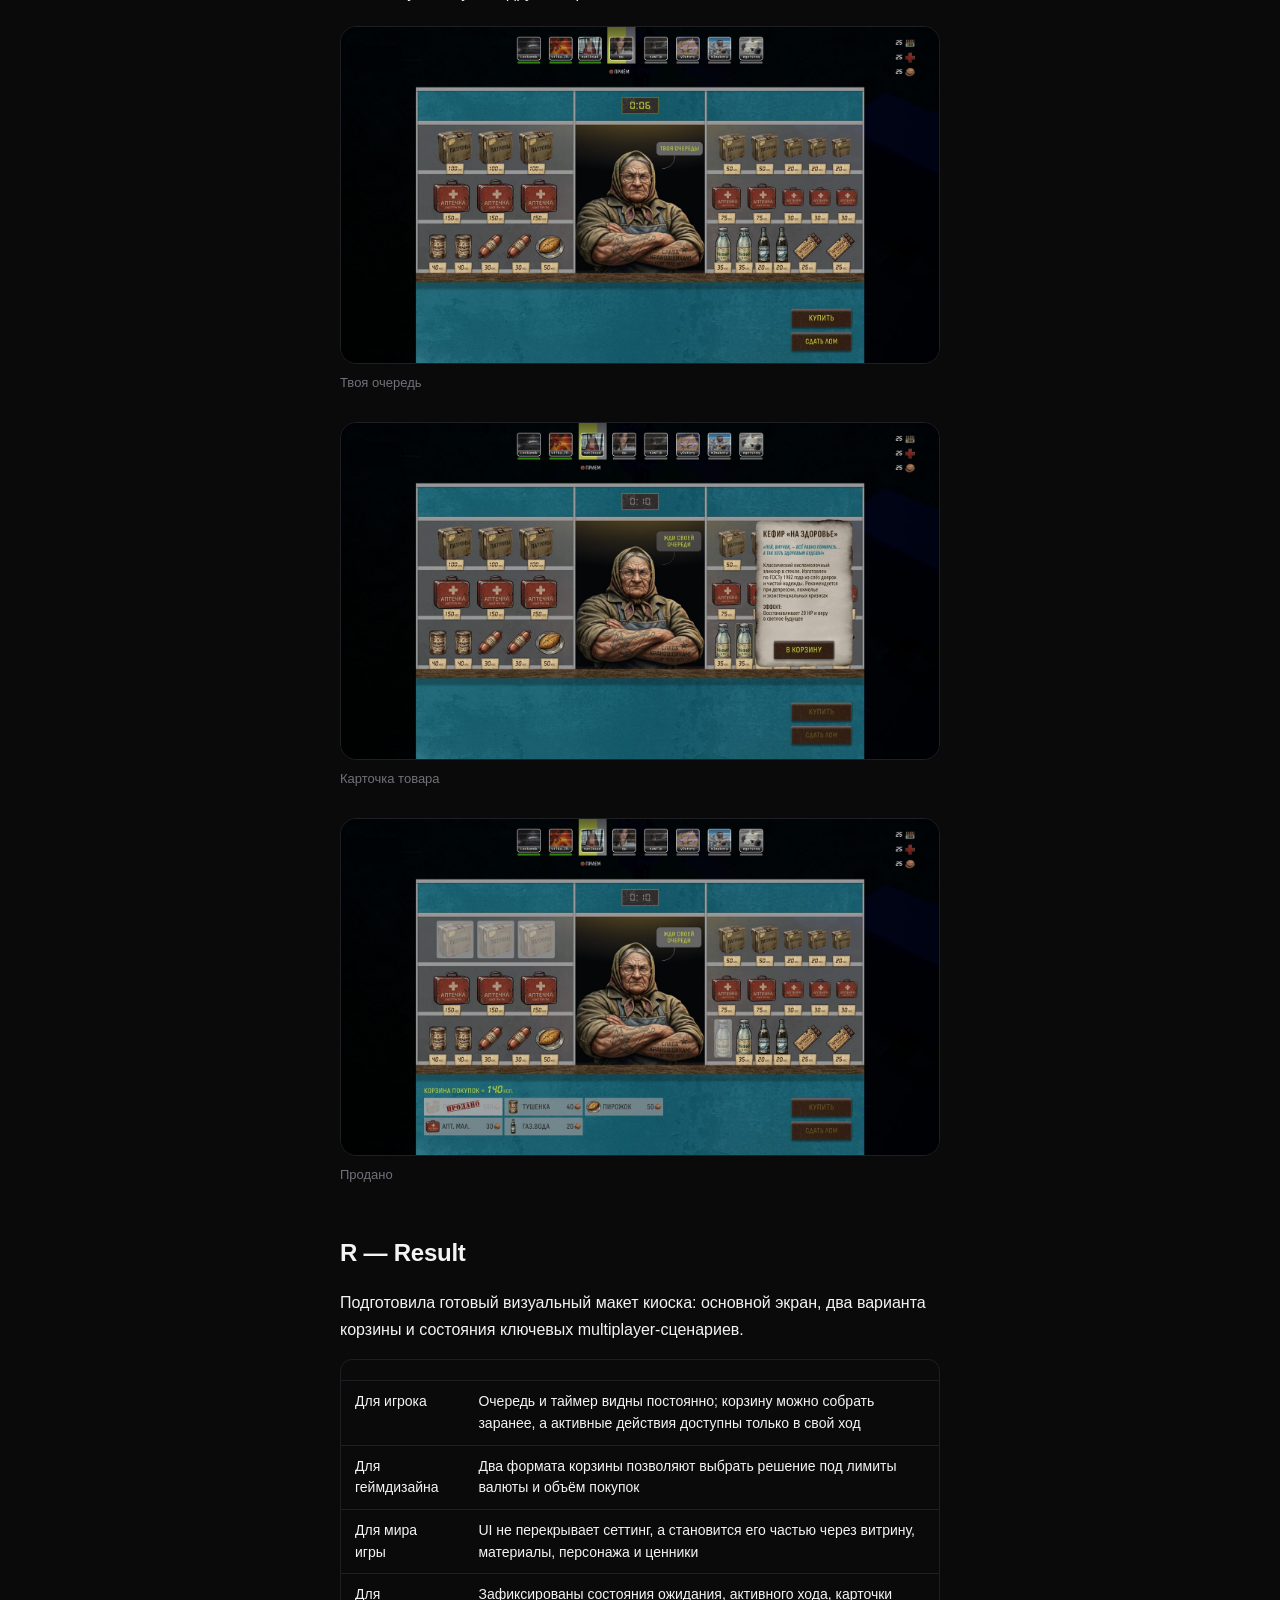
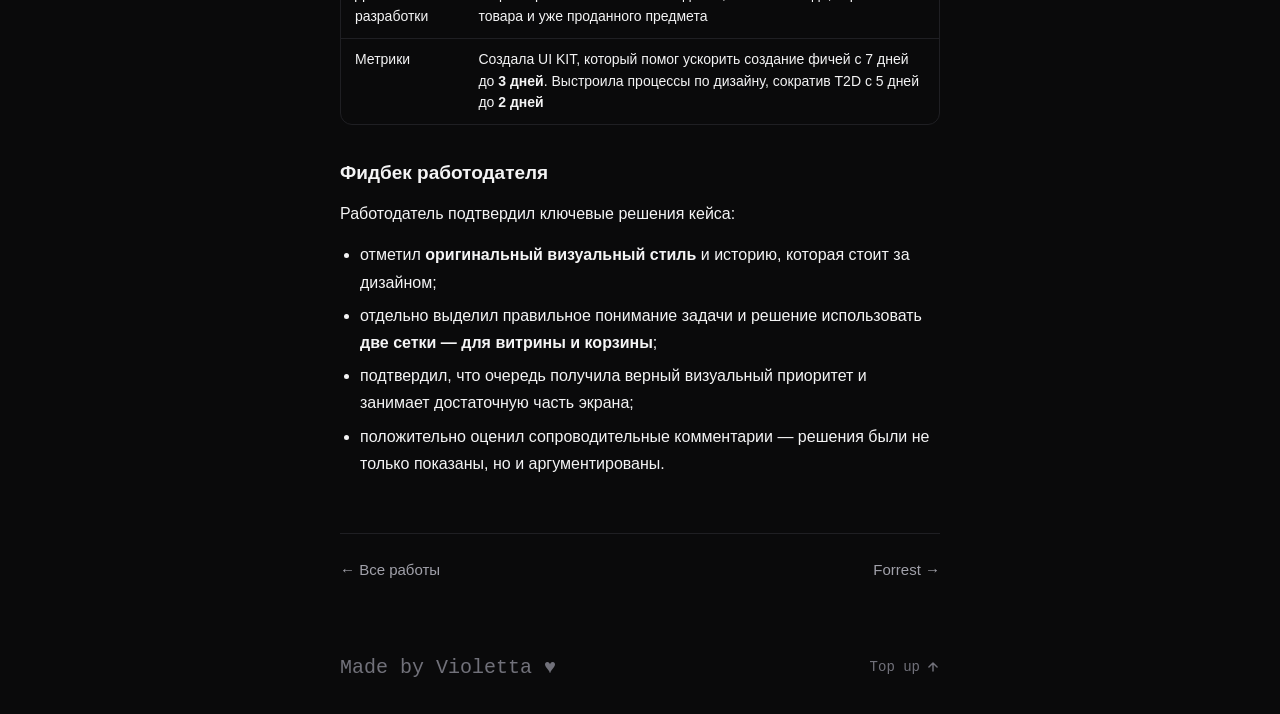
==== commit f0349749: "Trinoray clickable again, drop empty Links rows, drop Bashnya period" ====
--- a/cases/bashnya.html
+++ b/cases/bashnya.html
@@ -35,10 +35,8 @@
     <h1 class="case-title"><span class="lru">Bashnya — интерфейс игрового киоска</span><span class="len">Bashnya — game kiosk interface</span></h1>
     <p class="case-sub"><span class="lru">Тестовое задание · Game UI/UX · desktop, 2560×1440 · 8–10 часов, соло</span><span class="len">Test task · Game UI/UX · desktop, 2560×1440 · 8–10 hours, solo</span></p>
     <div class="case-meta">
-      <div class="mrow"><span class="mkey"><span class="lru">Период</span><span class="len">Period</span></span><span class="mval"><span class="lru">8–10 часов</span><span class="len">8–10 hours</span></span></div>
       <div class="mrow"><span class="mkey"><span class="lru">Роль</span><span class="len">Role</span></span><span class="mval"><span class="lru">UI/UX designer (соло)</span><span class="len">UI/UX designer (solo)</span></span></div>
       <div class="mrow"><span class="mkey"><span class="lru">Теги</span><span class="len">Tags</span></span><span class="mval tags"><span class="tag">Research</span><span class="tag">UI/UX</span><span class="tag">Graphic design</span><span class="tag">Game</span><span class="tag">Icon design</span></span></div>
-      <div class="mrow"><span class="mkey"><span class="lru">Ссылки</span><span class="len">Links</span></span><span class="mval"></span></div>
     </div>
   </div>
 
--- a/styles.css
+++ b/styles.css
@@ -41,7 +41,8 @@
 /* Work cards — Figma: wide light rounded containers */
 .work{display:flex;flex-direction:column;gap:56px;padding-top:64px}
 .card{animation:rise .7s ease both}
-.shot{position:relative;background:var(--card);border-radius:24px;overflow:hidden;cursor:zoom-in}
+.shot{position:relative;background:var(--card);border-radius:24px;overflow:hidden;cursor:pointer}
+.non-link .shot{cursor:default}
 .shot:has(.shot-img){padding:0;display:block}
 .shot:not(:has(.shot-img)){padding:clamp(20px,5vw,72px);display:grid;place-items:center;cursor:default}
 .shot-img{width:100%;height:auto;display:block;border-radius:inherit;transform:scale(1);transform-origin:center bottom;transition:transform 600ms cubic-bezier(0.2,0.7,0.2,1)}
